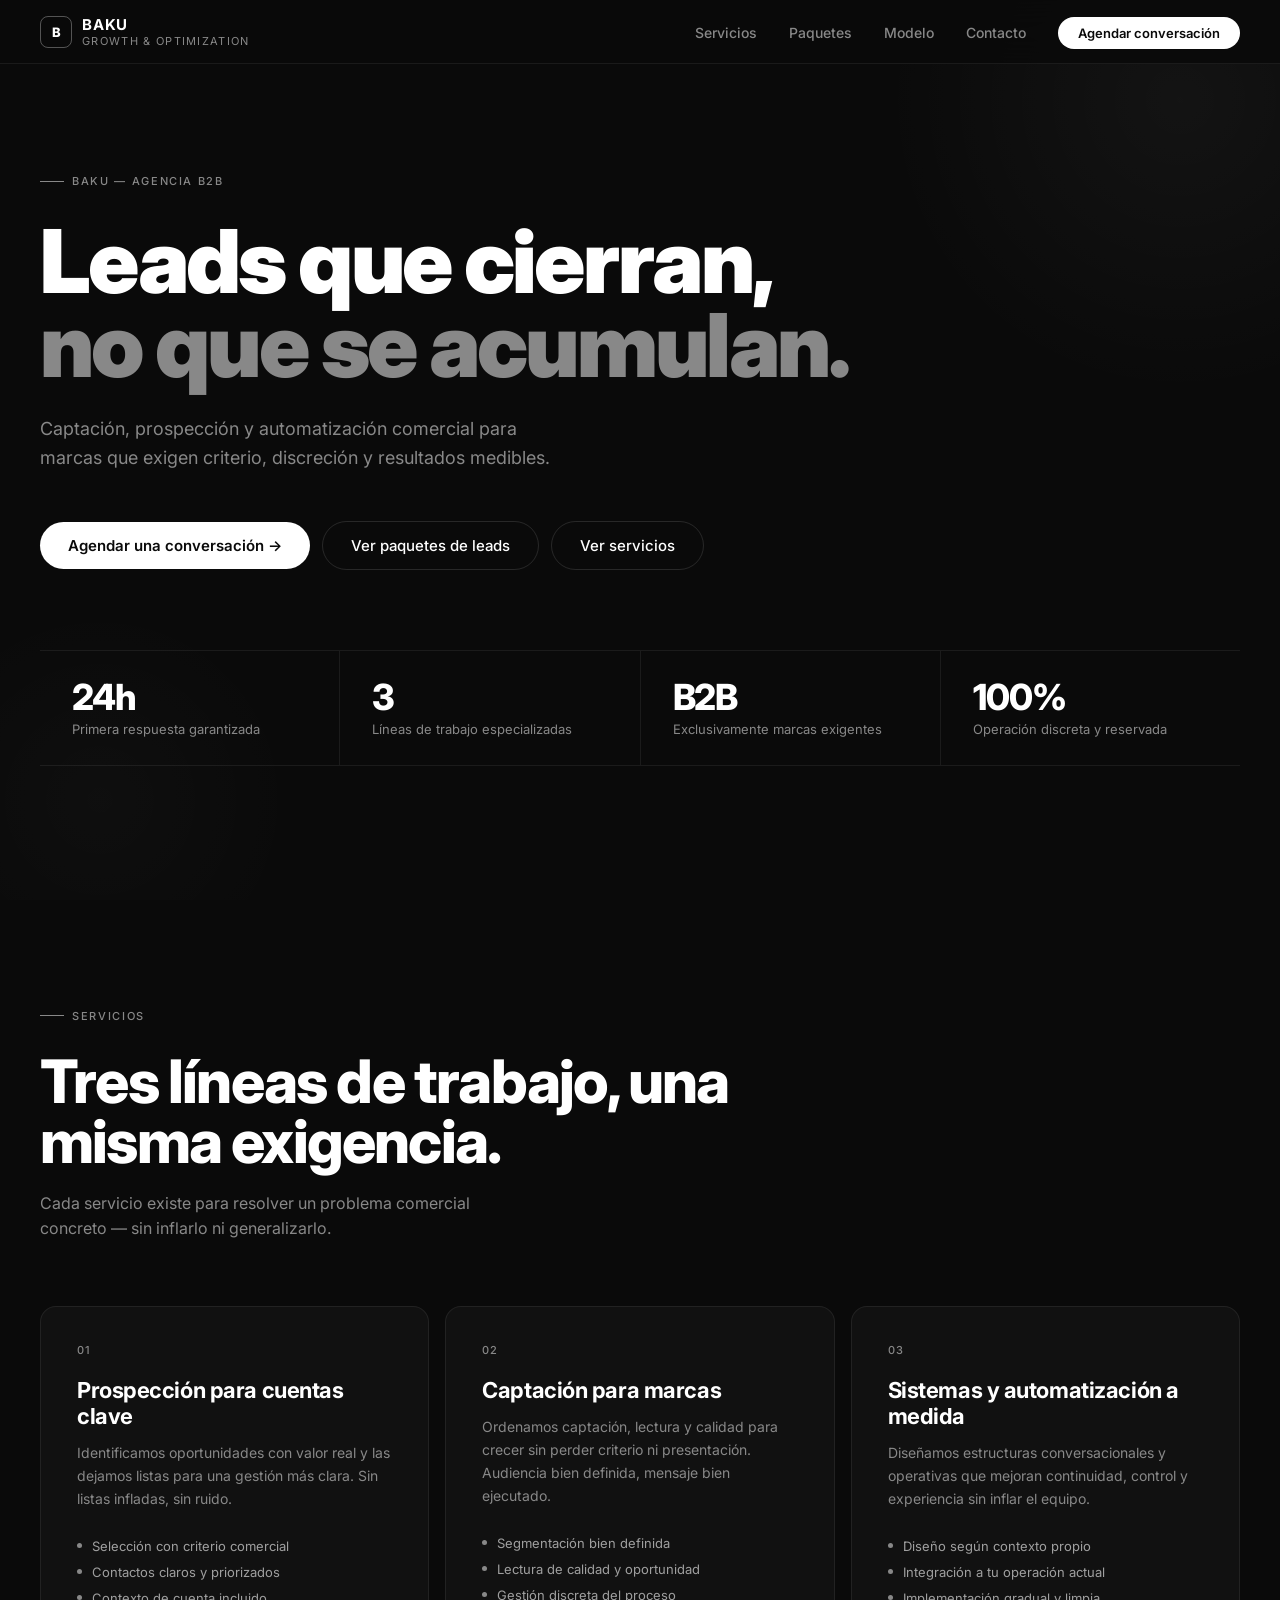
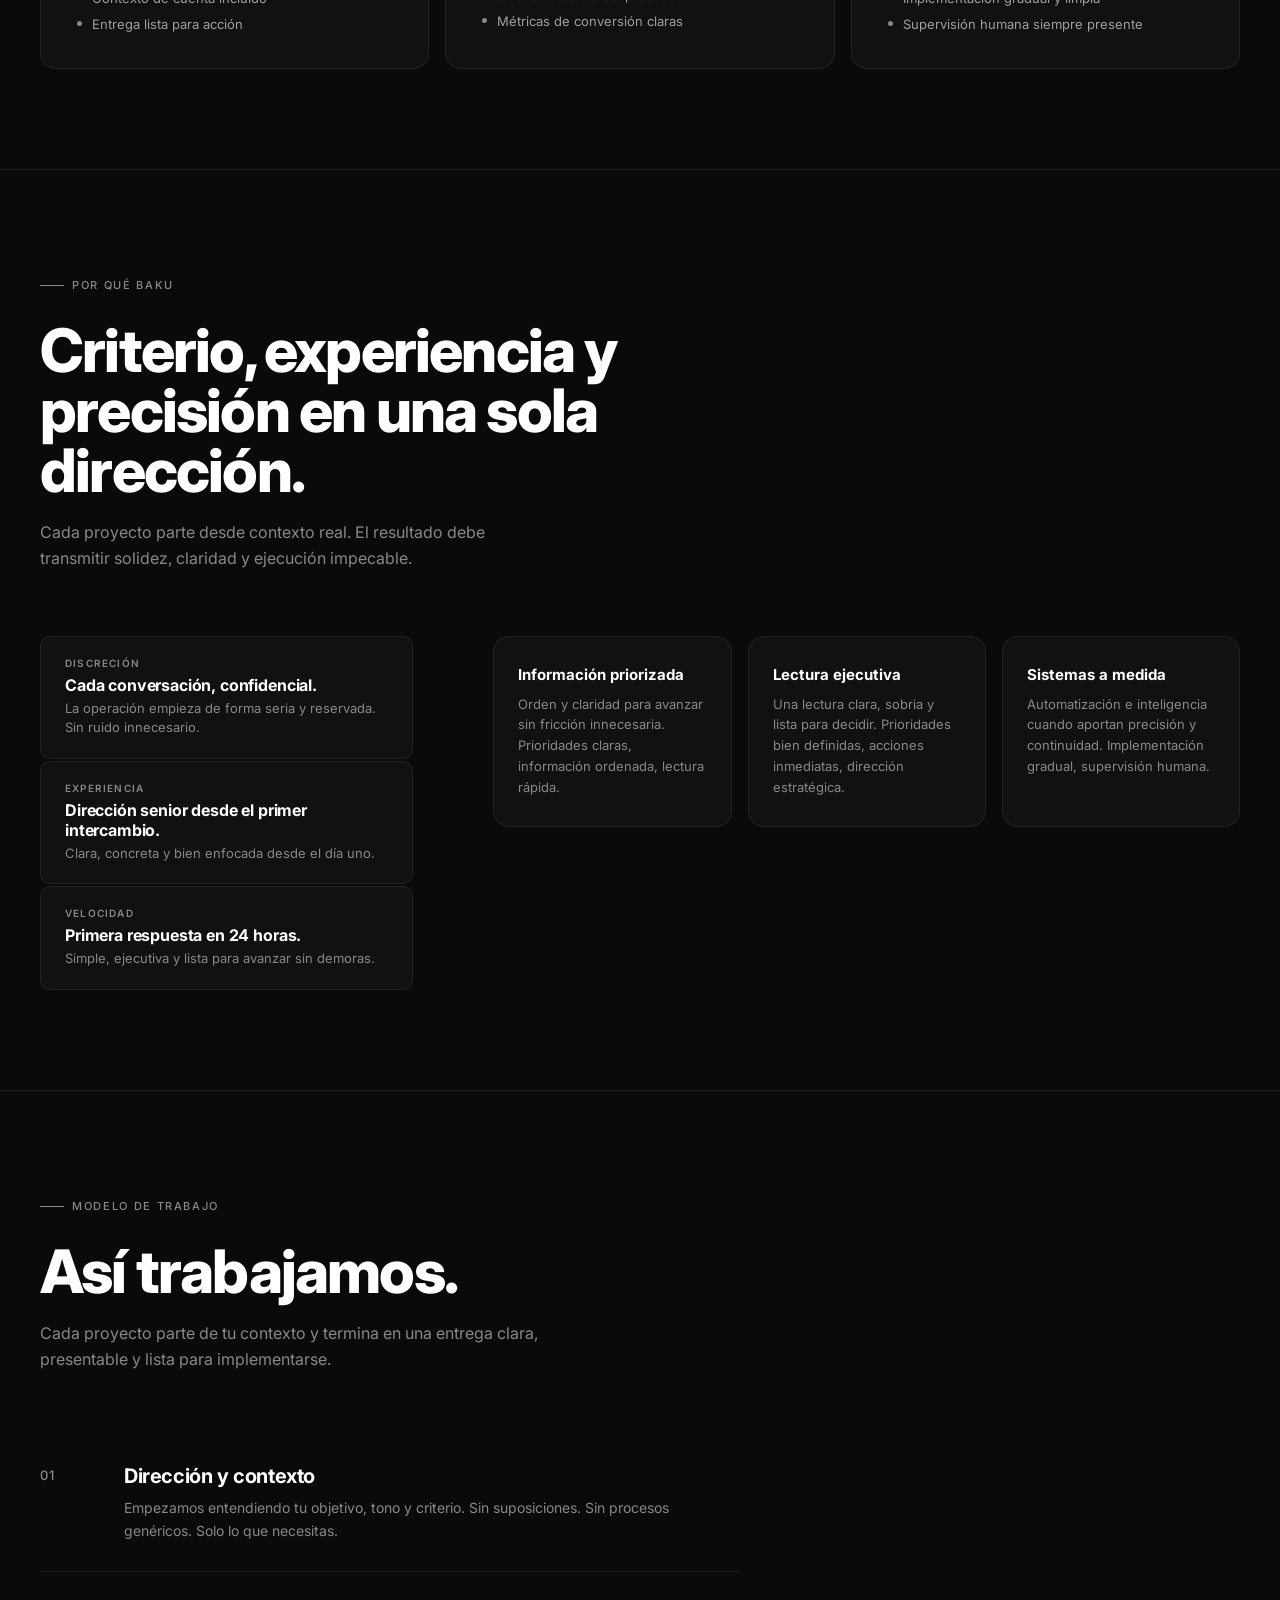
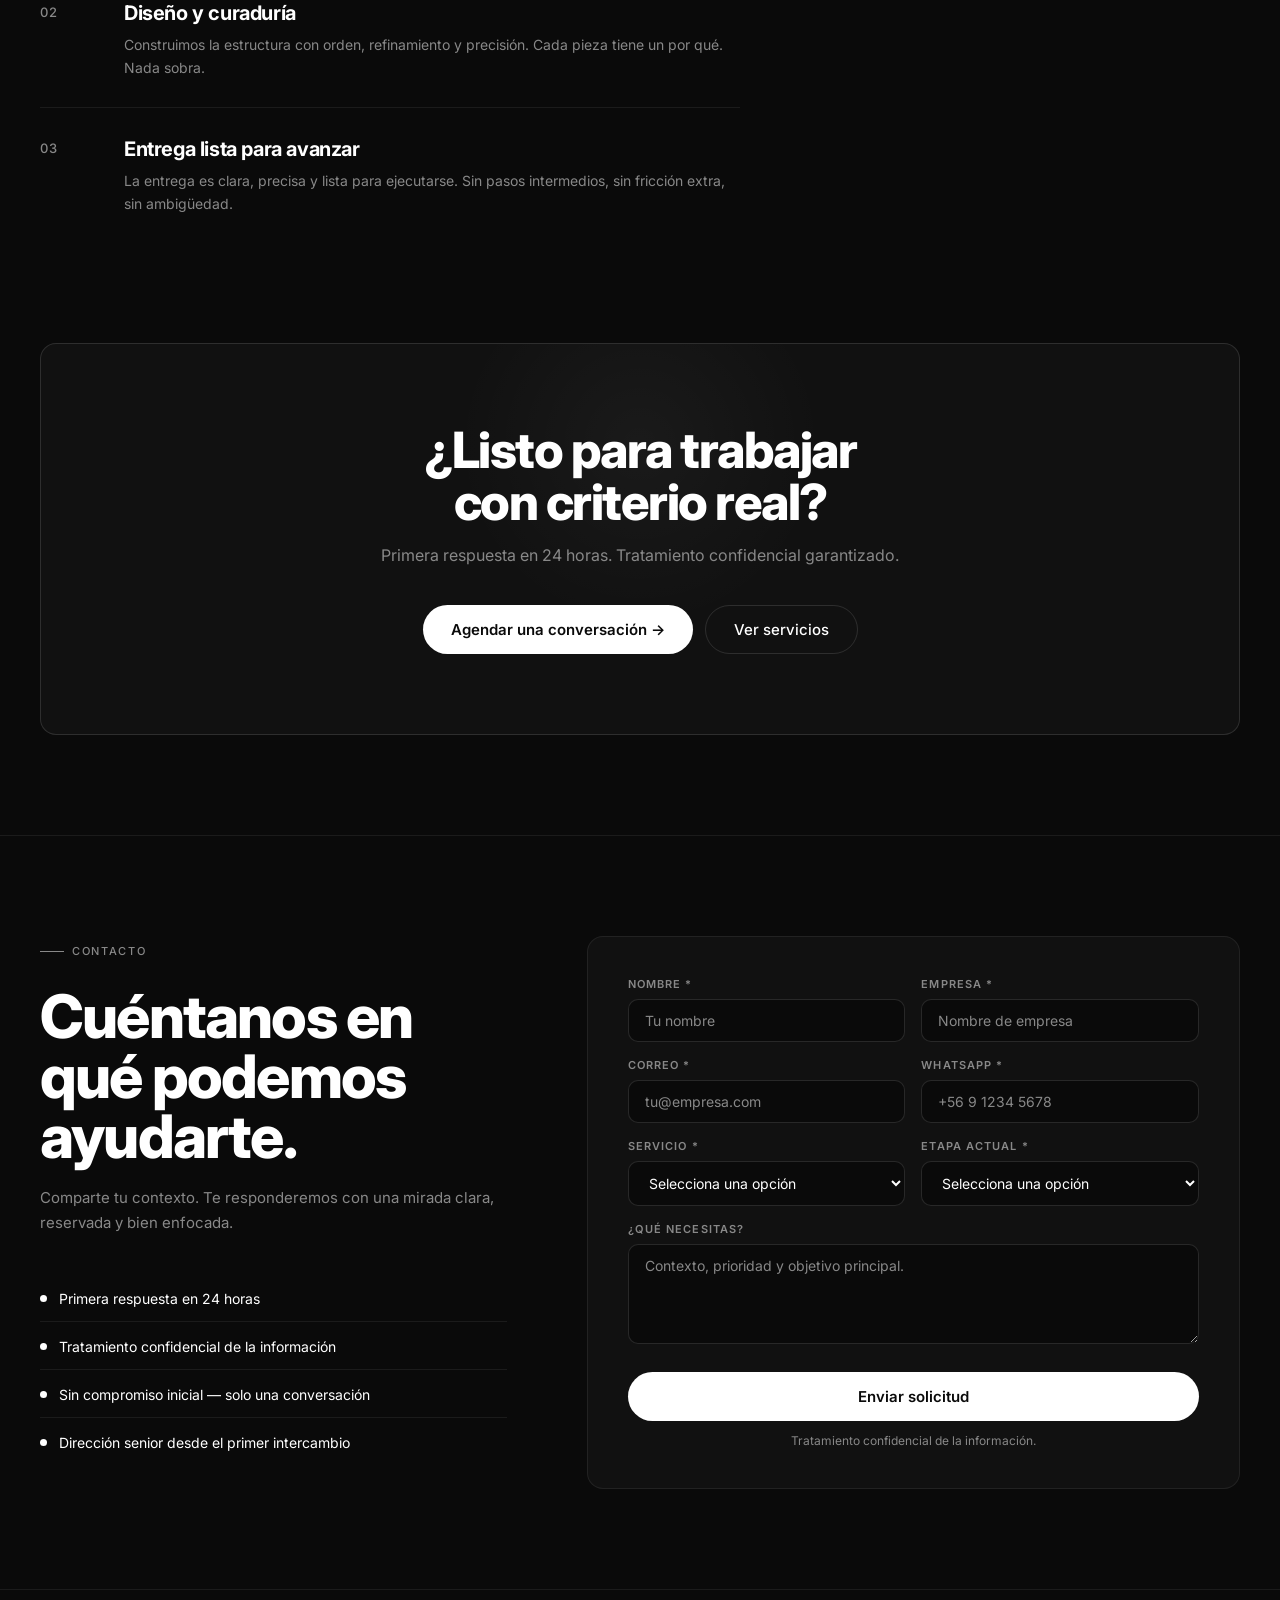
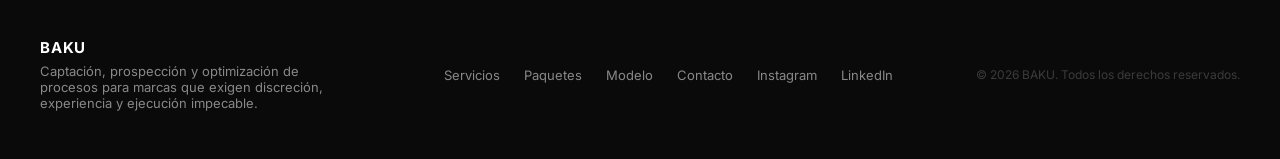
==== index.html @ 6ba4e3bf "Create index.html" ====
<!DOCTYPE html>
<html lang="es">
<head>
  <meta charset="UTF-8">
  <meta name="viewport" content="width=device-width, initial-scale=1.0">
  <meta name="robots" content="index, follow">
  <title>BAKU — Leads B2B que cierran, no que se acumulan</title>
  <meta name="description" content="Captación, prospección y automatización comercial para marcas que no improvisan. Prospectos reales, criterio real, resultados medibles.">

  <!-- Open Graph -->
  <meta property="og:title" content="BAKU — Leads B2B que cierran">
  <meta property="og:description" content="Captación, prospección y automatización comercial para marcas exigentes. Primera respuesta en 24h.">
  <meta property="og:type" content="website">
  <meta property="og:url" content="https://www.agenciabaku.com">
  <meta property="og:image" content="https://www.agenciabaku.com/assets/brand/baku-monogram-silver-clean.png">

  <!-- Twitter Card -->
  <meta name="twitter:card" content="summary_large_image">
  <meta name="twitter:title" content="BAKU — Leads B2B que cierran">
  <meta name="twitter:description" content="Captación, prospección y automatización comercial para marcas exigentes.">

  <!-- Canonical -->
  <link rel="canonical" href="https://www.agenciabaku.com">

  <!-- Fonts -->
  <link rel="preconnect" href="https://fonts.googleapis.com">
  <link rel="preconnect" href="https://fonts.gstatic.com" crossorigin>
  <link href="https://fonts.googleapis.com/css2?family=Inter:wght@300;400;500;600;700;800;900&display=swap" rel="stylesheet">

  <!-- Meta Pixel (activate with your PIXEL_ID) -->
  <!--
  <script>
    !function(f,b,e,v,n,t,s){...}(window,document,'script','https://connect.facebook.net/en_US/fbevents.js');
    fbq('init','PIXEL_ID');fbq('track','PageView');
  </script>
  -->

  <style>
    *, *::before, *::after { box-sizing: border-box; margin: 0; padding: 0; }

    :root {
      --black: #0a0a0a;
      --card: #111111;
      --card-hover: #161616;
      --border: rgba(255,255,255,0.07);
      --border-strong: rgba(255,255,255,0.12);
      --white: #ffffff;
      --off-white: #e8e8e8;
      --muted: #888888;
      --accent: #ffffff;
      --radius: 16px;
      --radius-sm: 10px;
    }

    html { scroll-behavior: smooth; }

    body {
      font-family: 'Inter', -apple-system, BlinkMacSystemFont, sans-serif;
      background: var(--black);
      color: var(--white);
      -webkit-font-smoothing: antialiased;
      overflow-x: hidden;
    }

    /* NAV */
    nav {
      position: fixed;
      top: 0; left: 0; right: 0;
      z-index: 100;
      padding: 0 40px;
      height: 64px;
      display: flex;
      align-items: center;
      justify-content: space-between;
      background: rgba(10,10,10,0.85);
      backdrop-filter: blur(20px);
      -webkit-backdrop-filter: blur(20px);
      border-bottom: 1px solid var(--border);
    }

    .nav-logo {
      display: flex;
      align-items: center;
      gap: 10px;
      text-decoration: none;
    }

    .nav-logo-mark {
      width: 32px; height: 32px;
      border: 1.5px solid rgba(255,255,255,0.3);
      border-radius: 8px;
      display: flex;
      align-items: center;
      justify-content: center;
      font-weight: 800;
      font-size: 13px;
      letter-spacing: -0.5px;
      color: var(--white);
    }

    .nav-brand {
      font-weight: 700;
      font-size: 15px;
      letter-spacing: 0.05em;
      color: var(--white);
    }

    .nav-tagline {
      font-size: 11px;
      color: var(--muted);
      letter-spacing: 0.12em;
      text-transform: uppercase;
      font-weight: 400;
    }

    .nav-links {
      display: flex;
      align-items: center;
      gap: 32px;
      list-style: none;
    }

    .nav-links a {
      color: var(--muted);
      text-decoration: none;
      font-size: 14px;
      font-weight: 500;
      transition: color 0.2s;
    }

    .nav-links a:hover { color: var(--white); }

    .nav-cta {
      background: var(--white);
      color: var(--black) !important;
      padding: 8px 20px;
      border-radius: 100px;
      font-size: 13px !important;
      font-weight: 600 !important;
      text-decoration: none;
      transition: opacity 0.2s !important;
    }

    .nav-cta:hover { opacity: 0.85; color: var(--black) !important; }

    /* HERO */
    .hero {
      min-height: 100vh;
      display: flex;
      flex-direction: column;
      justify-content: center;
      padding: 120px 40px 80px;
      position: relative;
      overflow: hidden;
    }

    .hero::before {
      content: '';
      position: absolute;
      top: -200px; right: -200px;
      width: 600px; height: 600px;
      background: radial-gradient(circle, rgba(255,255,255,0.04) 0%, transparent 70%);
      pointer-events: none;
    }

    .hero::after {
      content: '';
      position: absolute;
      bottom: -100px; left: -100px;
      width: 400px; height: 400px;
      background: radial-gradient(circle, rgba(255,255,255,0.02) 0%, transparent 70%);
      pointer-events: none;
    }

    .hero-label {
      display: inline-flex;
      align-items: center;
      gap: 8px;
      color: var(--muted);
      font-size: 11px;
      letter-spacing: 0.15em;
      text-transform: uppercase;
      font-weight: 500;
      margin-bottom: 32px;
    }

    .hero-label::before {
      content: '';
      width: 24px;
      height: 1px;
      background: var(--muted);
    }

    .hero-headline {
      font-size: clamp(42px, 7vw, 88px);
      font-weight: 900;
      line-height: 0.95;
      letter-spacing: -0.03em;
      max-width: 820px;
      margin-bottom: 28px;
    }

    .hero-headline em {
      font-style: normal;
      color: var(--muted);
    }

    .hero-sub {
      font-size: 18px;
      color: var(--muted);
      max-width: 520px;
      line-height: 1.6;
      margin-bottom: 48px;
      font-weight: 400;
    }

    .hero-actions {
      display: flex;
      gap: 12px;
      flex-wrap: wrap;
      align-items: center;
      margin-bottom: 80px;
    }

    .btn-primary {
      background: var(--white);
      color: var(--black);
      padding: 14px 28px;
      border-radius: 100px;
      font-size: 15px;
      font-weight: 600;
      text-decoration: none;
      transition: opacity 0.2s, transform 0.2s;
      display: inline-flex;
      align-items: center;
      gap: 8px;
    }

    .btn-primary:hover { opacity: 0.88; transform: translateY(-1px); }

    .btn-secondary {
      background: transparent;
      color: var(--white);
      padding: 14px 28px;
      border-radius: 100px;
      font-size: 15px;
      font-weight: 500;
      text-decoration: none;
      border: 1px solid var(--border-strong);
      transition: border-color 0.2s, transform 0.2s;
      display: inline-flex;
      align-items: center;
    }

    .btn-secondary:hover { border-color: rgba(255,255,255,0.3); transform: translateY(-1px); }

    /* STATS STRIP */
    .stats-strip {
      display: flex;
      gap: 0;
      border-top: 1px solid var(--border);
      border-bottom: 1px solid var(--border);
    }

    .stat-item {
      flex: 1;
      padding: 28px 32px;
      border-right: 1px solid var(--border);
    }

    .stat-item:last-child { border-right: none; }

    .stat-number {
      font-size: 36px;
      font-weight: 800;
      letter-spacing: -0.03em;
      line-height: 1;
      margin-bottom: 6px;
    }

    .stat-label {
      font-size: 13px;
      color: var(--muted);
      font-weight: 400;
    }

    /* SECTIONS */
    section {
      padding: 100px 40px;
    }

    .section-label {
      display: inline-flex;
      align-items: center;
      gap: 8px;
      color: var(--muted);
      font-size: 11px;
      letter-spacing: 0.15em;
      text-transform: uppercase;
      font-weight: 500;
      margin-bottom: 28px;
    }

    .section-label::before {
      content: '';
      width: 24px;
      height: 1px;
      background: var(--muted);
    }

    .section-headline {
      font-size: clamp(32px, 5vw, 60px);
      font-weight: 800;
      letter-spacing: -0.03em;
      line-height: 1.0;
      max-width: 700px;
      margin-bottom: 20px;
    }

    .section-sub {
      font-size: 16px;
      color: var(--muted);
      max-width: 500px;
      line-height: 1.6;
      margin-bottom: 64px;
    }

    /* SERVICES */
    .services-grid {
      display: grid;
      grid-template-columns: repeat(3, 1fr);
      gap: 16px;
    }

    .service-card {
      background: var(--card);
      border: 1px solid var(--border);
      border-radius: var(--radius);
      padding: 36px;
      transition: background 0.2s, border-color 0.2s;
      position: relative;
      overflow: hidden;
    }

    .service-card:hover {
      background: var(--card-hover);
      border-color: var(--border-strong);
    }

    .service-card-num {
      font-size: 11px;
      color: var(--muted);
      letter-spacing: 0.1em;
      font-weight: 500;
      margin-bottom: 20px;
    }

    .service-card-title {
      font-size: 22px;
      font-weight: 700;
      letter-spacing: -0.02em;
      margin-bottom: 12px;
    }

    .service-card-desc {
      font-size: 14px;
      color: var(--muted);
      line-height: 1.65;
      margin-bottom: 28px;
    }

    .service-card-list {
      list-style: none;
      display: flex;
      flex-direction: column;
      gap: 10px;
    }

    .service-card-list li {
      font-size: 13px;
      color: rgba(255,255,255,0.6);
      display: flex;
      align-items: flex-start;
      gap: 10px;
    }

    .service-card-list li::before {
      content: '';
      width: 5px;
      height: 5px;
      background: var(--muted);
      border-radius: 50%;
      flex-shrink: 0;
      margin-top: 5px;
    }

    /* PROOF */
    .proof-section {
      border-top: 1px solid var(--border);
    }

    .proof-grid {
      display: grid;
      grid-template-columns: 1fr 2fr;
      gap: 80px;
      align-items: start;
    }

    .proof-left {}

    .proof-pillars {
      display: flex;
      flex-direction: column;
      gap: 2px;
    }

    .pillar-card {
      background: var(--card);
      border: 1px solid var(--border);
      border-radius: var(--radius-sm);
      padding: 20px 24px;
      transition: background 0.2s;
    }

    .pillar-card:hover { background: var(--card-hover); }

    .pillar-label {
      font-size: 10px;
      text-transform: uppercase;
      letter-spacing: 0.12em;
      color: var(--muted);
      font-weight: 600;
      margin-bottom: 6px;
    }

    .pillar-title {
      font-size: 16px;
      font-weight: 700;
      letter-spacing: -0.01em;
      margin-bottom: 4px;
    }

    .pillar-desc {
      font-size: 13px;
      color: var(--muted);
      line-height: 1.5;
    }

    .proof-right {
      display: grid;
      grid-template-columns: repeat(3, 1fr);
      gap: 16px;
    }

    .proof-card {
      background: var(--card);
      border: 1px solid var(--border);
      border-radius: var(--radius);
      padding: 28px 24px;
    }

    .proof-card-title {
      font-size: 15px;
      font-weight: 700;
      margin-bottom: 10px;
    }

    .proof-card-desc {
      font-size: 13px;
      color: var(--muted);
      line-height: 1.6;
    }

    /* APPROACH */
    .approach-section { border-top: 1px solid var(--border); }

    .approach-steps {
      display: flex;
      flex-direction: column;
      gap: 1px;
      max-width: 700px;
    }

    .step-item {
      display: grid;
      grid-template-columns: 60px 1fr;
      gap: 24px;
      align-items: flex-start;
      padding: 28px 0;
      border-bottom: 1px solid var(--border);
    }

    .step-item:last-child { border-bottom: none; }

    .step-num {
      font-size: 13px;
      color: var(--muted);
      font-weight: 500;
      letter-spacing: 0.05em;
      padding-top: 3px;
    }

    .step-content {}

    .step-title {
      font-size: 20px;
      font-weight: 700;
      letter-spacing: -0.02em;
      margin-bottom: 8px;
    }

    .step-desc {
      font-size: 14px;
      color: var(--muted);
      line-height: 1.65;
    }

    /* CTA BANNER */
    .cta-banner {
      margin: 0 40px;
      border-radius: var(--radius);
      background: var(--card);
      border: 1px solid var(--border-strong);
      padding: 80px;
      text-align: center;
      position: relative;
      overflow: hidden;
    }

    .cta-banner::before {
      content: '';
      position: absolute;
      top: -100px; left: 50%;
      transform: translateX(-50%);
      width: 400px; height: 400px;
      background: radial-gradient(circle, rgba(255,255,255,0.04) 0%, transparent 65%);
      pointer-events: none;
    }

    .cta-banner-headline {
      font-size: clamp(28px, 4vw, 50px);
      font-weight: 800;
      letter-spacing: -0.03em;
      line-height: 1.05;
      margin-bottom: 16px;
      position: relative;
    }

    .cta-banner-sub {
      font-size: 16px;
      color: var(--muted);
      margin-bottom: 40px;
      position: relative;
    }

    .cta-banner-actions {
      display: flex;
      justify-content: center;
      gap: 12px;
      flex-wrap: wrap;
      position: relative;
    }

    /* CONTACT */
    .contact-section {
      border-top: 1px solid var(--border);
    }

    .contact-grid {
      display: grid;
      grid-template-columns: 1fr 1.4fr;
      gap: 80px;
      align-items: start;
    }

    .contact-left {}

    .contact-left p {
      font-size: 15px;
      color: var(--muted);
      line-height: 1.65;
      margin-bottom: 40px;
    }

    .contact-promises {
      display: flex;
      flex-direction: column;
      gap: 2px;
    }

    .promise-item {
      display: flex;
      align-items: center;
      gap: 12px;
      padding: 14px 0;
      border-bottom: 1px solid var(--border);
      font-size: 14px;
    }

    .promise-item:last-child { border-bottom: none; }

    .promise-dot {
      width: 7px; height: 7px;
      background: var(--white);
      border-radius: 50%;
      flex-shrink: 0;
    }

    .contact-form {
      background: var(--card);
      border: 1px solid var(--border);
      border-radius: var(--radius);
      padding: 40px;
    }

    .form-row {
      display: grid;
      grid-template-columns: 1fr 1fr;
      gap: 16px;
      margin-bottom: 16px;
    }

    .form-group {
      display: flex;
      flex-direction: column;
      gap: 8px;
    }

    .form-group.full { grid-column: 1 / -1; }

    .form-label {
      font-size: 11px;
      text-transform: uppercase;
      letter-spacing: 0.1em;
      color: var(--muted);
      font-weight: 600;
    }

    .form-input,
    .form-select,
    .form-textarea {
      background: var(--black);
      border: 1px solid var(--border-strong);
      border-radius: var(--radius-sm);
      padding: 12px 16px;
      color: var(--white);
      font-family: inherit;
      font-size: 14px;
      outline: none;
      transition: border-color 0.2s;
      width: 100%;
    }

    .form-input:focus,
    .form-select:focus,
    .form-textarea:focus {
      border-color: rgba(255,255,255,0.35);
    }

    .form-input::placeholder,
    .form-textarea::placeholder { color: var(--muted); }

    .form-select { cursor: pointer; }
    .form-select option { background: #1a1a1a; }

    .form-textarea { resize: vertical; min-height: 100px; }

    .form-submit {
      width: 100%;
      background: var(--white);
      color: var(--black);
      border: none;
      padding: 15px 24px;
      border-radius: 100px;
      font-size: 15px;
      font-weight: 600;
      cursor: pointer;
      margin-top: 8px;
      transition: opacity 0.2s;
      font-family: inherit;
    }

    .form-submit:hover { opacity: 0.88; }

    .form-note {
      font-size: 12px;
      color: var(--muted);
      text-align: center;
      margin-top: 12px;
    }

    /* FOOTER */
    footer {
      border-top: 1px solid var(--border);
      padding: 48px 40px;
      display: flex;
      justify-content: space-between;
      align-items: center;
      flex-wrap: wrap;
      gap: 24px;
    }

    .footer-left {
      display: flex;
      flex-direction: column;
      gap: 6px;
    }

    .footer-brand {
      font-size: 15px;
      font-weight: 700;
      letter-spacing: 0.05em;
    }

    .footer-desc {
      font-size: 13px;
      color: var(--muted);
      max-width: 320px;
    }

    .footer-links {
      display: flex;
      gap: 24px;
      list-style: none;
      flex-wrap: wrap;
    }

    .footer-links a {
      font-size: 13px;
      color: var(--muted);
      text-decoration: none;
      transition: color 0.2s;
    }

    .footer-links a:hover { color: var(--white); }

    .footer-copy {
      font-size: 12px;
      color: rgba(255,255,255,0.2);
    }

    /* MOBILE */
    @media (max-width: 900px) {
      nav { padding: 0 24px; }
      .nav-links { display: none; }
      .hero { padding: 100px 24px 60px; }
      .stats-strip { flex-wrap: wrap; }
      .stat-item { min-width: 50%; border-right: none; border-bottom: 1px solid var(--border); }
      section { padding: 72px 24px; }
      .services-grid { grid-template-columns: 1fr; }
      .proof-grid { grid-template-columns: 1fr; gap: 48px; }
      .proof-right { grid-template-columns: 1fr; }
      .contact-grid { grid-template-columns: 1fr; gap: 48px; }
      .form-row { grid-template-columns: 1fr; }
      .cta-banner { margin: 0 24px; padding: 48px 28px; }
      footer { padding: 40px 24px; flex-direction: column; align-items: flex-start; }
    }

    @media (max-width: 600px) {
      .hero-headline { font-size: 38px; }
      .hero-actions { flex-direction: column; align-items: flex-start; }
      .btn-primary, .btn-secondary { width: 100%; justify-content: center; }
      .cta-banner-actions { flex-direction: column; }
      .cta-banner-actions .btn-primary,
      .cta-banner-actions .btn-secondary { width: 100%; justify-content: center; }
    }
  </style>
</head>
<body>

<!-- NAV -->
<nav>
  <a href="/" class="nav-logo">
    <div class="nav-logo-mark">B</div>
    <div>
      <div class="nav-brand">BAKU</div>
      <div class="nav-tagline">Growth &amp; Optimization</div>
    </div>
  </a>
  <ul class="nav-links">
    <li><a href="#servicios">Servicios</a></li>
    <li><a href="/leads.html">Paquetes</a></li>
    <li><a href="#modelo">Modelo</a></li>
    <li><a href="#contacto">Contacto</a></li>
    <li><a href="#contacto" class="nav-cta">Agendar conversación</a></li>
  </ul>
</nav>

<!-- HERO -->
<section class="hero" id="inicio">
  <div class="hero-label">BAKU — Agencia B2B</div>
  <h1 class="hero-headline">Leads que cierran,<br><em>no que se acumulan.</em></h1>
  <p class="hero-sub">Captación, prospección y automatización comercial para marcas que exigen criterio, discreción y resultados medibles.</p>
  <div class="hero-actions">
    <a href="#contacto" class="btn-primary">Agendar una conversación →</a>
    <a href="/leads.html" class="btn-secondary">Ver paquetes de leads</a>
    <a href="#servicios" class="btn-secondary">Ver servicios</a>
  </div>

  <!-- Stats Strip inside hero -->
  <div class="stats-strip">
    <div class="stat-item">
      <div class="stat-number">24h</div>
      <div class="stat-label">Primera respuesta garantizada</div>
    </div>
    <div class="stat-item">
      <div class="stat-number">3</div>
      <div class="stat-label">Líneas de trabajo especializadas</div>
    </div>
    <div class="stat-item">
      <div class="stat-number">B2B</div>
      <div class="stat-label">Exclusivamente marcas exigentes</div>
    </div>
    <div class="stat-item">
      <div class="stat-number">100%</div>
      <div class="stat-label">Operación discreta y reservada</div>
    </div>
  </div>
</section>

<!-- SERVICIOS -->
<section id="servicios">
  <div class="section-label">Servicios</div>
  <h2 class="section-headline">Tres líneas de trabajo, una misma exigencia.</h2>
  <p class="section-sub">Cada servicio existe para resolver un problema comercial concreto — sin inflarlo ni generalizarlo.</p>

  <div class="services-grid">
    <div class="service-card">
      <div class="service-card-num">01</div>
      <h3 class="service-card-title">Prospección para cuentas clave</h3>
      <p class="service-card-desc">Identificamos oportunidades con valor real y las dejamos listas para una gestión más clara. Sin listas infladas, sin ruido.</p>
      <ul class="service-card-list">
        <li>Selección con criterio comercial</li>
        <li>Contactos claros y priorizados</li>
        <li>Contexto de cuenta incluido</li>
        <li>Entrega lista para acción</li>
      </ul>
    </div>

    <div class="service-card">
      <div class="service-card-num">02</div>
      <h3 class="service-card-title">Captación para marcas</h3>
      <p class="service-card-desc">Ordenamos captación, lectura y calidad para crecer sin perder criterio ni presentación. Audiencia bien definida, mensaje bien ejecutado.</p>
      <ul class="service-card-list">
        <li>Segmentación bien definida</li>
        <li>Lectura de calidad y oportunidad</li>
        <li>Gestión discreta del proceso</li>
        <li>Métricas de conversión claras</li>
      </ul>
    </div>

    <div class="service-card">
      <div class="service-card-num">03</div>
      <h3 class="service-card-title">Sistemas y automatización a medida</h3>
      <p class="service-card-desc">Diseñamos estructuras conversacionales y operativas que mejoran continuidad, control y experiencia sin inflar el equipo.</p>
      <ul class="service-card-list">
        <li>Diseño según contexto propio</li>
        <li>Integración a tu operación actual</li>
        <li>Implementación gradual y limpia</li>
        <li>Supervisión humana siempre presente</li>
      </ul>
    </div>
  </div>
</section>

<!-- POR QUÉ BAKU -->
<section class="proof-section" id="por-que">
  <div class="section-label">Por qué BAKU</div>
  <h2 class="section-headline">Criterio, experiencia y precisión en una sola dirección.</h2>
  <p class="section-sub">Cada proyecto parte desde contexto real. El resultado debe transmitir solidez, claridad y ejecución impecable.</p>

  <div class="proof-grid">
    <div class="proof-left">
      <div class="proof-pillars">
        <div class="pillar-card">
          <div class="pillar-label">Discreción</div>
          <div class="pillar-title">Cada conversación, confidencial.</div>
          <div class="pillar-desc">La operación empieza de forma seria y reservada. Sin ruido innecesario.</div>
        </div>
        <div class="pillar-card">
          <div class="pillar-label">Experiencia</div>
          <div class="pillar-title">Dirección senior desde el primer intercambio.</div>
          <div class="pillar-desc">Clara, concreta y bien enfocada desde el día uno.</div>
        </div>
        <div class="pillar-card">
          <div class="pillar-label">Velocidad</div>
          <div class="pillar-title">Primera respuesta en 24 horas.</div>
          <div class="pillar-desc">Simple, ejecutiva y lista para avanzar sin demoras.</div>
        </div>
      </div>
    </div>

    <div class="proof-right">
      <div class="proof-card">
        <div class="proof-card-title">Información priorizada</div>
        <div class="proof-card-desc">Orden y claridad para avanzar sin fricción innecesaria. Prioridades claras, información ordenada, lectura rápida.</div>
      </div>
      <div class="proof-card">
        <div class="proof-card-title">Lectura ejecutiva</div>
        <div class="proof-card-desc">Una lectura clara, sobria y lista para decidir. Prioridades bien definidas, acciones inmediatas, dirección estratégica.</div>
      </div>
      <div class="proof-card">
        <div class="proof-card-title">Sistemas a medida</div>
        <div class="proof-card-desc">Automatización e inteligencia cuando aportan precisión y continuidad. Implementación gradual, supervisión humana.</div>
      </div>
    </div>
  </div>
</section>

<!-- MODELO -->
<section class="approach-section" id="modelo">
  <div class="section-label">Modelo de trabajo</div>
  <h2 class="section-headline">Así trabajamos.</h2>
  <p class="section-sub">Cada proyecto parte de tu contexto y termina en una entrega clara, presentable y lista para implementarse.</p>

  <div class="approach-steps">
    <div class="step-item">
      <div class="step-num">01</div>
      <div class="step-content">
        <div class="step-title">Dirección y contexto</div>
        <div class="step-desc">Empezamos entendiendo tu objetivo, tono y criterio. Sin suposiciones. Sin procesos genéricos. Solo lo que necesitas.</div>
      </div>
    </div>
    <div class="step-item">
      <div class="step-num">02</div>
      <div class="step-content">
        <div class="step-title">Diseño y curaduría</div>
        <div class="step-desc">Construimos la estructura con orden, refinamiento y precisión. Cada pieza tiene un por qué. Nada sobra.</div>
      </div>
    </div>
    <div class="step-item">
      <div class="step-num">03</div>
      <div class="step-content">
        <div class="step-title">Entrega lista para avanzar</div>
        <div class="step-desc">La entrega es clara, precisa y lista para ejecutarse. Sin pasos intermedios, sin fricción extra, sin ambigüedad.</div>
      </div>
    </div>
  </div>
</section>

<!-- CTA BANNER -->
<div style="padding: 0 0 100px;">
  <div class="cta-banner">
    <h2 class="cta-banner-headline">¿Listo para trabajar<br>con criterio real?</h2>
    <p class="cta-banner-sub">Primera respuesta en 24 horas. Tratamiento confidencial garantizado.</p>
    <div class="cta-banner-actions">
      <a href="#contacto" class="btn-primary">Agendar una conversación →</a>
      <a href="#servicios" class="btn-secondary">Ver servicios</a>
    </div>
  </div>
</div>

<!-- CONTACTO -->
<section class="contact-section" id="contacto">
  <div class="contact-grid">
    <div class="contact-left">
      <div class="section-label">Contacto</div>
      <h2 class="section-headline">Cuéntanos en qué podemos ayudarte.</h2>
      <p>Comparte tu contexto. Te responderemos con una mirada clara, reservada y bien enfocada.</p>

      <div class="contact-promises">
        <div class="promise-item">
          <div class="promise-dot"></div>
          Primera respuesta en 24 horas
        </div>
        <div class="promise-item">
          <div class="promise-dot"></div>
          Tratamiento confidencial de la información
        </div>
        <div class="promise-item">
          <div class="promise-dot"></div>
          Sin compromiso inicial — solo una conversación
        </div>
        <div class="promise-item">
          <div class="promise-dot"></div>
          Dirección senior desde el primer intercambio
        </div>
      </div>
    </div>

    <div class="contact-form">
      <form id="lead-form" action="/api/lead" method="POST">
        <div class="form-row">
          <div class="form-group">
            <label class="form-label" for="nombre">Nombre *</label>
            <input class="form-input" type="text" id="nombre" name="nombre" placeholder="Tu nombre" required>
          </div>
          <div class="form-group">
            <label class="form-label" for="empresa">Empresa *</label>
            <input class="form-input" type="text" id="empresa" name="empresa" placeholder="Nombre de empresa" required>
          </div>
        </div>
        <div class="form-row">
          <div class="form-group">
            <label class="form-label" for="email">Correo *</label>
            <input class="form-input" type="email" id="email" name="email" placeholder="tu@empresa.com" required>
          </div>
          <div class="form-group">
            <label class="form-label" for="whatsapp">WhatsApp *</label>
            <input class="form-input" type="tel" id="whatsapp" name="whatsapp" placeholder="+56 9 1234 5678" required>
          </div>
        </div>
        <div class="form-row">
          <div class="form-group">
            <label class="form-label" for="servicio">Servicio *</label>
            <select class="form-select" id="servicio" name="servicio" required>
              <option value="" disabled selected>Selecciona una opción</option>
              <option value="prospeccion">Prospección para cuentas clave</option>
              <option value="captacion">Captación para marcas</option>
              <option value="sistemas">Sistemas y automatización</option>
              <option value="otro">Otro / No sé aún</option>
            </select>
          </div>
          <div class="form-group">
            <label class="form-label" for="etapa">Etapa actual *</label>
            <select class="form-select" id="etapa" name="etapa" required>
              <option value="" disabled selected>Selecciona una opción</option>
              <option value="explorando">Explorando opciones</option>
              <option value="listo">Listo para comenzar</option>
              <option value="urgente">Necesidad urgente</option>
              <option value="presupuesto">Evaluando presupuesto</option>
            </select>
          </div>
        </div>
        <div class="form-group full" style="margin-bottom:20px;">
          <label class="form-label" for="mensaje">¿Qué necesitas?</label>
          <textarea class="form-textarea" id="mensaje" name="mensaje" placeholder="Contexto, prioridad y objetivo principal."></textarea>
        </div>
        <button type="submit" class="form-submit">Enviar solicitud</button>
        <div class="form-note">Tratamiento confidencial de la información.</div>
      </form>
    </div>
  </div>
</section>

<!-- FOOTER -->
<footer>
  <div class="footer-left">
    <div class="footer-brand">BAKU</div>
    <div class="footer-desc">Captación, prospección y optimización de procesos para marcas que exigen discreción, experiencia y ejecución impecable.</div>
  </div>
  <ul class="footer-links">
    <li><a href="#servicios">Servicios</a></li>
    <li><a href="/leads.html">Paquetes</a></li>
    <li><a href="#modelo">Modelo</a></li>
    <li><a href="#contacto">Contacto</a></li>
    <li><a href="https://instagram.com" target="_blank" rel="noopener">Instagram</a></li>
    <li><a href="https://linkedin.com" target="_blank" rel="noopener">LinkedIn</a></li>
  </ul>
  <div class="footer-copy">© 2026 BAKU. Todos los derechos reservados.</div>
</footer>

<script>
  // Form submission handler
  const form = document.getElementById('lead-form');
  if (form) {
    form.addEventListener('submit', async (e) => {
      e.preventDefault();
      const btn = form.querySelector('.form-submit');
      btn.textContent = 'Enviando...';
      btn.disabled = true;

      try {
        const data = Object.fromEntries(new FormData(form));
        const res = await fetch('/api/lead', {
          method: 'POST',
          headers: { 'Content-Type': 'application/json' },
          body: JSON.stringify(data)
        });

        if (res.ok) {
          btn.textContent = '✓ Solicitud enviada';
          form.reset();
          setTimeout(() => {
            btn.textContent = 'Enviar solicitud';
            btn.disabled = false;
          }, 4000);
        } else {
          throw new Error();
        }
      } catch {
        btn.textContent = 'Error — intenta nuevamente';
        btn.disabled = false;
        setTimeout(() => { btn.textContent = 'Enviar solicitud'; }, 3000);
      }
    });
  }

  // Smooth active nav state
  const sections = document.querySelectorAll('section[id], .hero[id]');
  const navLinks = document.querySelectorAll('.nav-links a:not(.nav-cta)');

  const observer = new IntersectionObserver((entries) => {
    entries.forEach(entry => {
      if (entry.isIntersecting) {
        const id = entry.target.id;
        navLinks.forEach(link => {
          link.style.color = link.getAttribute('href') === `#${id}` ? '#ffffff' : '';
        });
      }
    });
  }, { threshold: 0.4 });

  sections.forEach(s => observer.observe(s));
</script>

</body>
</html>
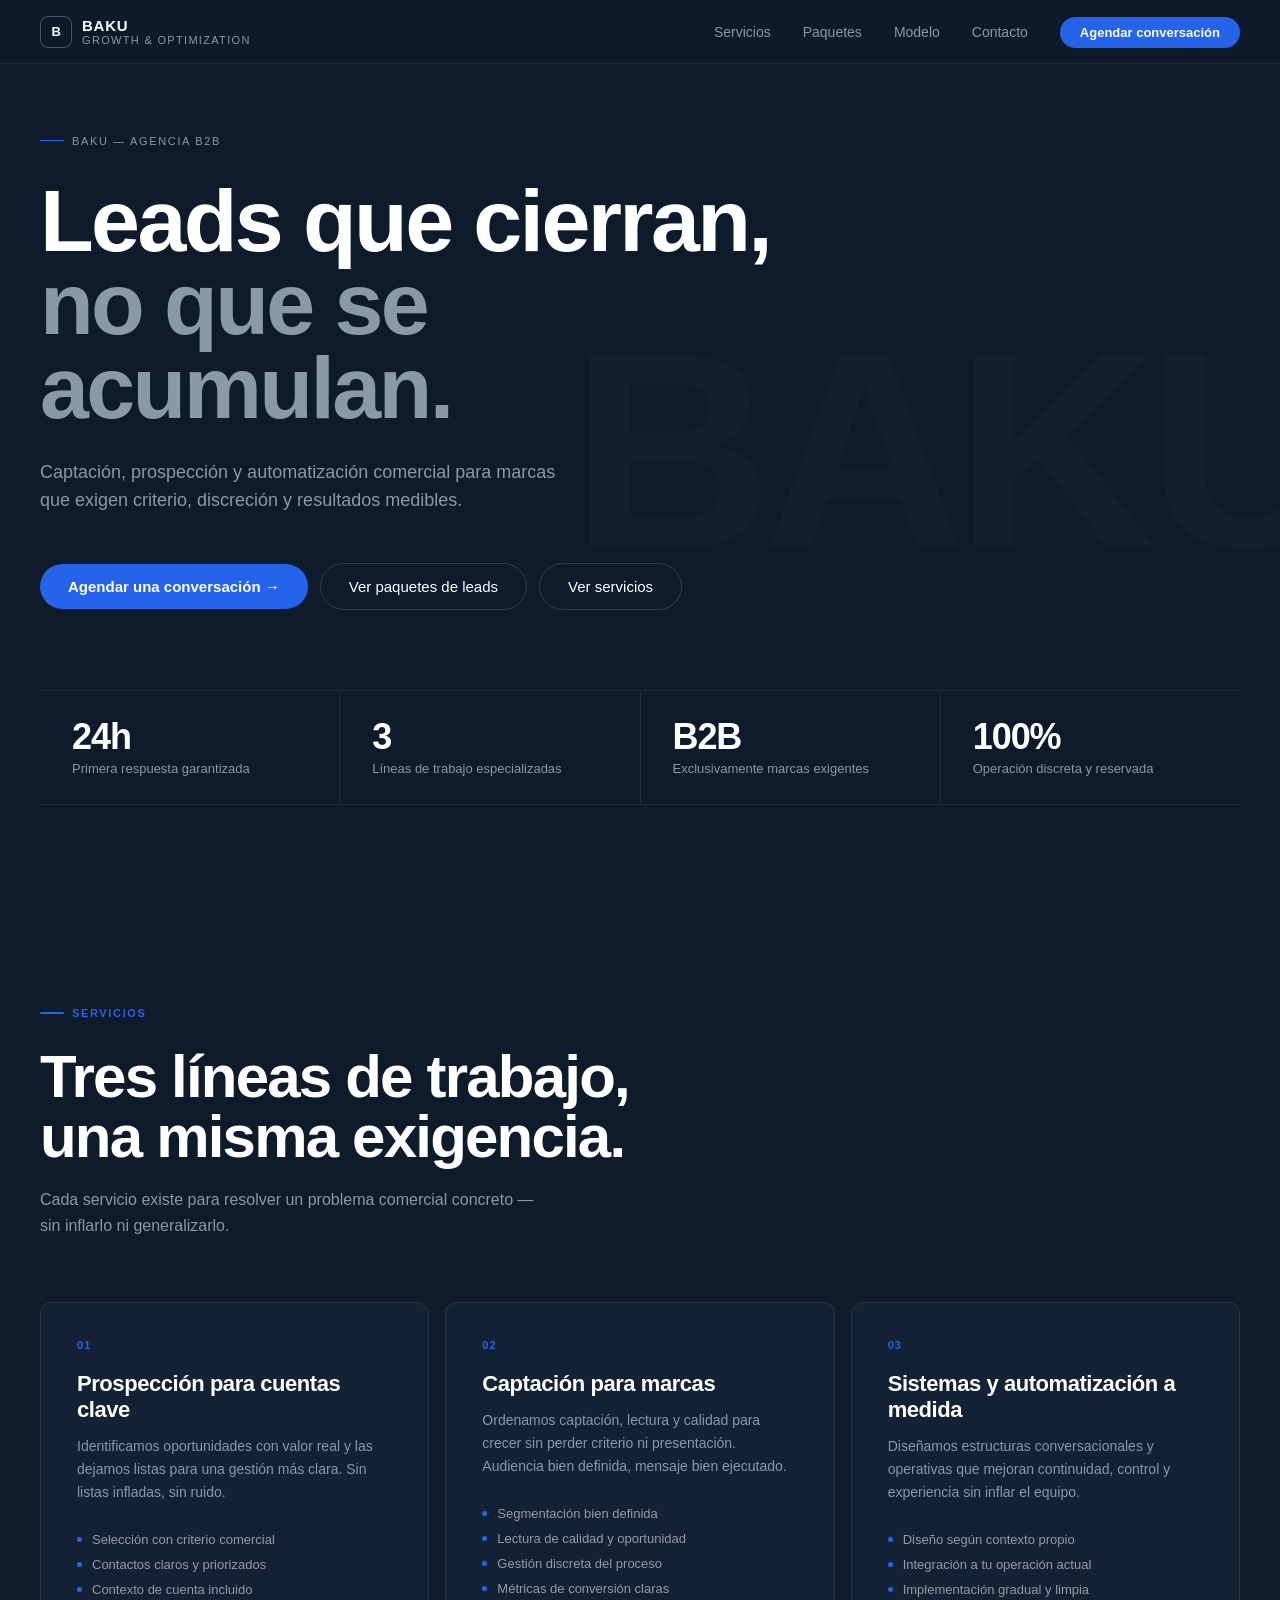
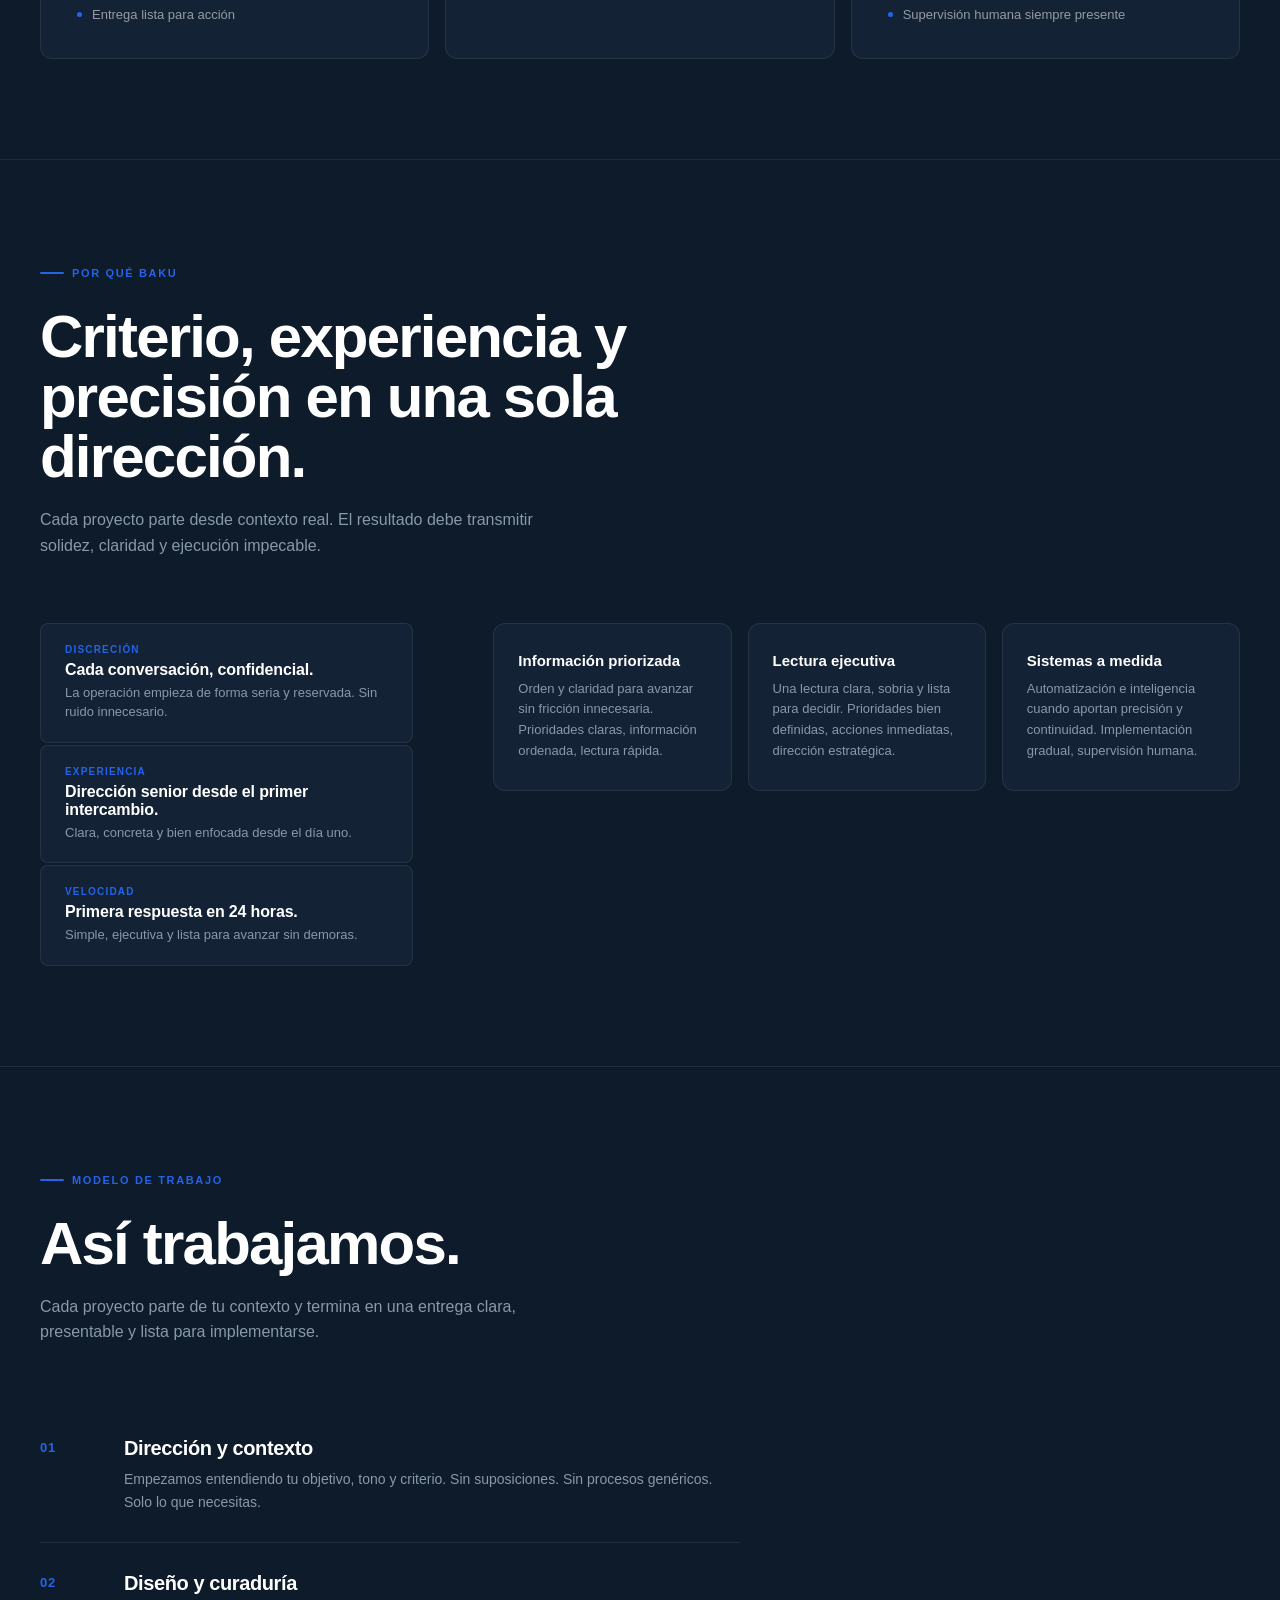
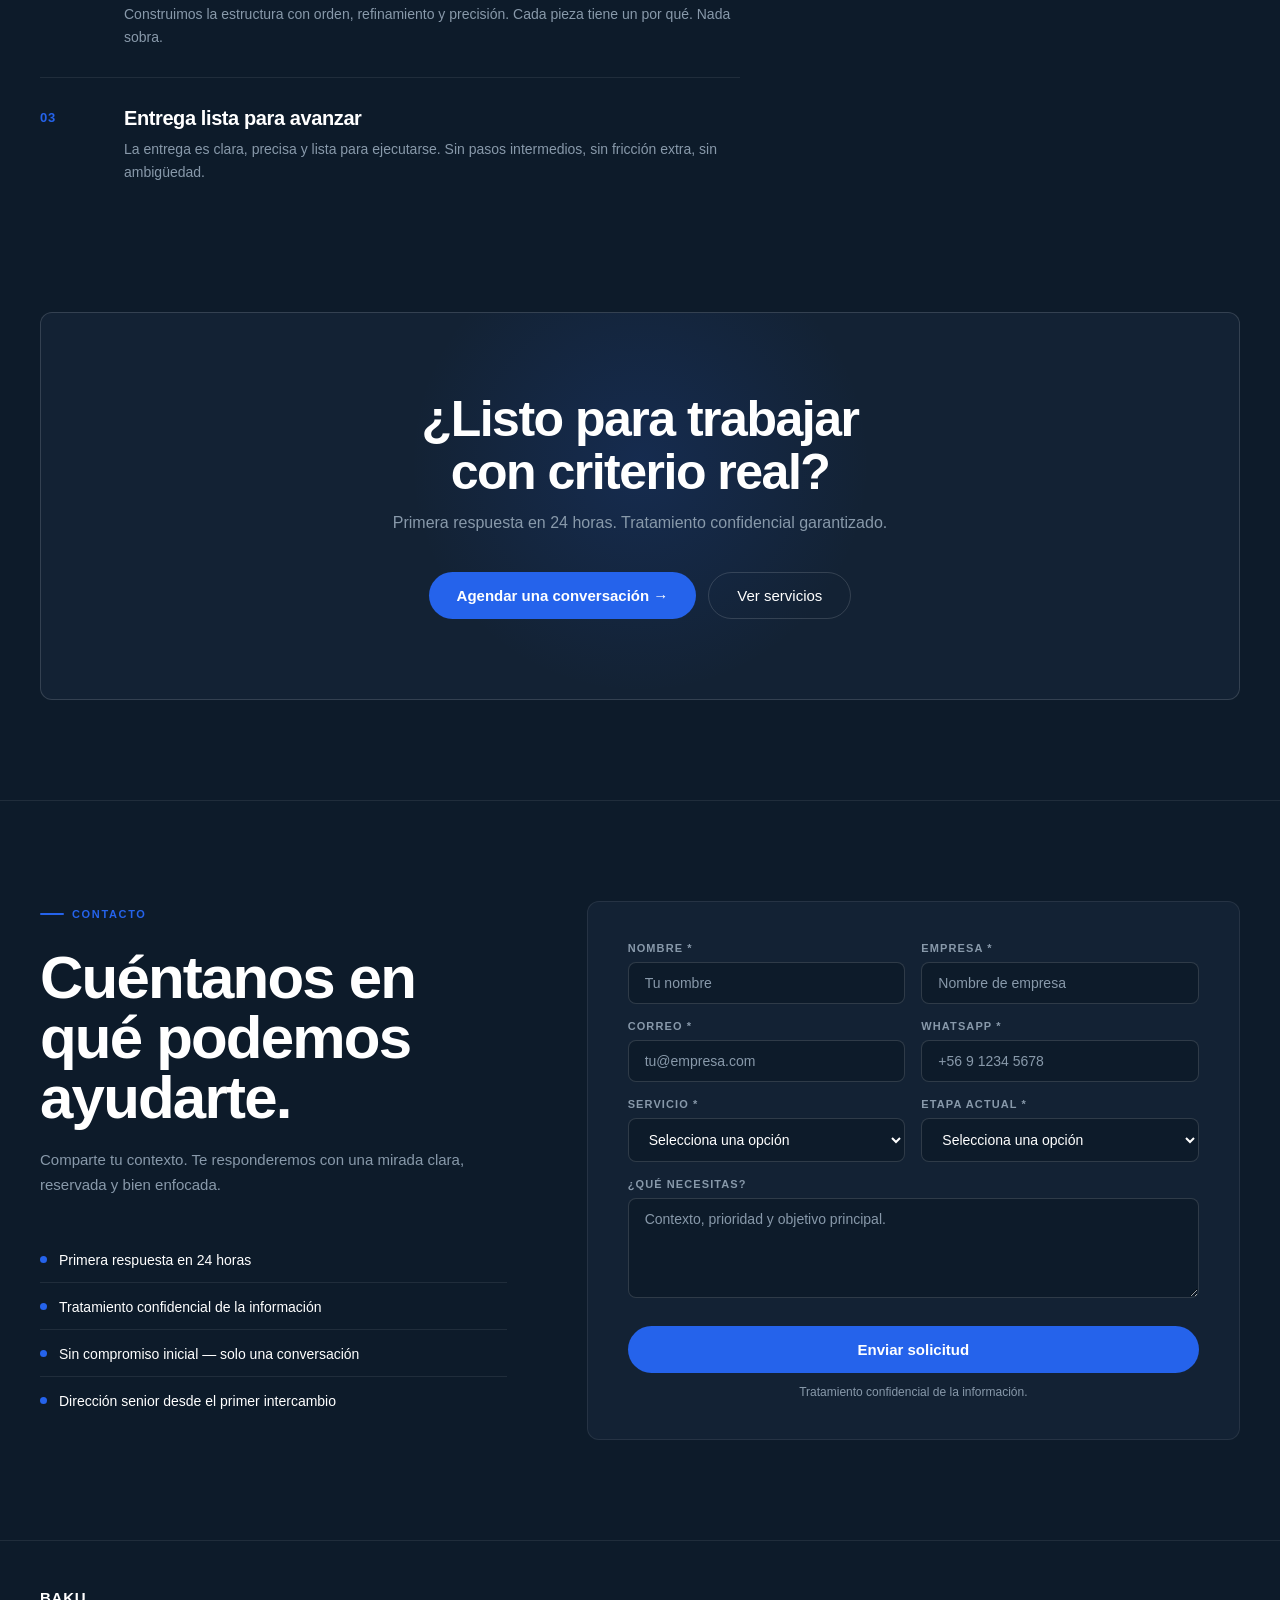
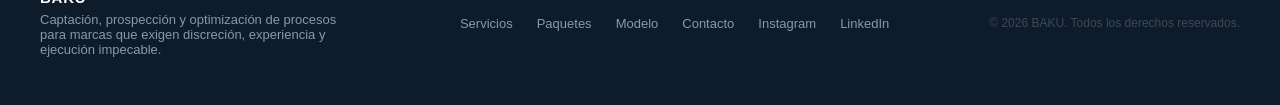
==== commit 80278e49: "Apply new brand guidelines: Switzer font, navy midnight, electric blue accents, rounded corners" ====
--- a/index.html
+++ b/index.html
@@ -1,3 +1,4 @@
+<!-- BAKU Landing Page -->
 <!DOCTYPE html>
 <html lang="es">
 <head>
@@ -22,41 +23,37 @@
   <!-- Canonical -->
   <link rel="canonical" href="https://www.agenciabaku.com">
 
-  <!-- Fonts -->
-  <link rel="preconnect" href="https://fonts.googleapis.com">
-  <link rel="preconnect" href="https://fonts.gstatic.com" crossorigin>
-  <link href="https://fonts.googleapis.com/css2?family=Inter:wght@300;400;500;600;700;800;900&display=swap" rel="stylesheet">
-
-  <!-- Meta Pixel (activate with your PIXEL_ID) -->
-  <!--
-  <script>
-    !function(f,b,e,v,n,t,s){...}(window,document,'script','https://connect.facebook.net/en_US/fbevents.js');
-    fbq('init','PIXEL_ID');fbq('track','PageView');
-  </script>
-  -->
+  <!-- Fonts: Switzer from Fontshare -->
+  <link rel="preconnect" href="https://api.fontshare.com">
+  <link href="https://api.fontshare.com/v2/css?f[]=switzer@300,400,500,600,700,800,900&display=swap" rel="stylesheet">
 
   <style>
     *, *::before, *::after { box-sizing: border-box; margin: 0; padding: 0; }
 
     :root {
-      --black: #0a0a0a;
-      --card: #111111;
-      --card-hover: #161616;
-      --border: rgba(255,255,255,0.07);
-      --border-strong: rgba(255,255,255,0.12);
+      --midnight: #0D1B2A;
+      --midnight-light: #132234;
+      --midnight-lighter: #1A2D40;
+      --border: rgba(255,255,255,0.08);
+      --border-strong: rgba(255,255,255,0.14);
       --white: #ffffff;
       --off-white: #e8e8e8;
-      --muted: #888888;
-      --accent: #ffffff;
-      --radius: 16px;
-      --radius-sm: 10px;
+      --muted: #8899AA;
+      --electric: #2563EB;
+      --electric-hover: #3B82F6;
+      --electric-glow: rgba(37,99,235,0.15);
+      --cream: #F5F0E8;
+      --cream-muted: rgba(245,240,232,0.12);
+      --radius: 12px;
+      --radius-sm: 8px;
+      --radius-pill: 100px;
     }
 
     html { scroll-behavior: smooth; }
 
     body {
-      font-family: 'Inter', -apple-system, BlinkMacSystemFont, sans-serif;
-      background: var(--black);
+      font-family: 'Switzer', -apple-system, BlinkMacSystemFont, sans-serif;
+      background: var(--midnight);
       color: var(--white);
       -webkit-font-smoothing: antialiased;
       overflow-x: hidden;
@@ -72,7 +69,7 @@
       display: flex;
       align-items: center;
       justify-content: space-between;
-      background: rgba(10,10,10,0.85);
+      background: rgba(13,27,42,0.88);
       backdrop-filter: blur(20px);
       -webkit-backdrop-filter: blur(20px);
       border-bottom: 1px solid var(--border);
@@ -87,8 +84,8 @@
 
     .nav-logo-mark {
       width: 32px; height: 32px;
-      border: 1.5px solid rgba(255,255,255,0.3);
-      border-radius: 8px;
+      border: 1.5px solid rgba(255,255,255,0.25);
+      border-radius: var(--radius-sm);
       display: flex;
       align-items: center;
       justify-content: center;
@@ -131,17 +128,17 @@
     .nav-links a:hover { color: var(--white); }
 
     .nav-cta {
-      background: var(--white);
-      color: var(--black) !important;
+      background: var(--electric) !important;
+      color: var(--white) !important;
       padding: 8px 20px;
-      border-radius: 100px;
+      border-radius: var(--radius-pill);
       font-size: 13px !important;
       font-weight: 600 !important;
       text-decoration: none;
-      transition: opacity 0.2s !important;
-    }
-
-    .nav-cta:hover { opacity: 0.85; color: var(--black) !important; }
+      transition: background 0.2s, transform 0.2s !important;
+    }
+
+    .nav-cta:hover { background: var(--electric-hover) !important; transform: translateY(-1px); }
 
     /* HERO */
     .hero {
@@ -155,20 +152,16 @@
     }
 
     .hero::before {
-      content: '';
+      content: 'BAKU';
       position: absolute;
-      top: -200px; right: -200px;
-      width: 600px; height: 600px;
-      background: radial-gradient(circle, rgba(255,255,255,0.04) 0%, transparent 70%);
-      pointer-events: none;
-    }
-
-    .hero::after {
-      content: '';
-      position: absolute;
-      bottom: -100px; left: -100px;
-      width: 400px; height: 400px;
-      background: radial-gradient(circle, rgba(255,255,255,0.02) 0%, transparent 70%);
+      top: 50%; right: -60px;
+      transform: translateY(-50%);
+      font-size: 280px;
+      font-weight: 900;
+      color: var(--white);
+      opacity: 0.02;
+      letter-spacing: -10px;
+      line-height: 1;
       pointer-events: none;
     }
 
@@ -188,7 +181,7 @@
       content: '';
       width: 24px;
       height: 1px;
-      background: var(--muted);
+      background: var(--electric);
     }
 
     .hero-headline {
@@ -223,26 +216,26 @@
     }
 
     .btn-primary {
-      background: var(--white);
-      color: var(--black);
+      background: var(--electric);
+      color: var(--white);
       padding: 14px 28px;
-      border-radius: 100px;
+      border-radius: var(--radius-pill);
       font-size: 15px;
       font-weight: 600;
       text-decoration: none;
-      transition: opacity 0.2s, transform 0.2s;
+      transition: background 0.2s, transform 0.2s;
       display: inline-flex;
       align-items: center;
       gap: 8px;
     }
 
-    .btn-primary:hover { opacity: 0.88; transform: translateY(-1px); }
+    .btn-primary:hover { background: var(--electric-hover); transform: translateY(-1px); }
 
     .btn-secondary {
       background: transparent;
       color: var(--white);
       padding: 14px 28px;
-      border-radius: 100px;
+      border-radius: var(--radius-pill);
       font-size: 15px;
       font-weight: 500;
       text-decoration: none;
@@ -276,6 +269,7 @@
       letter-spacing: -0.03em;
       line-height: 1;
       margin-bottom: 6px;
+      color: var(--white);
     }
 
     .stat-label {
@@ -293,19 +287,20 @@
       display: inline-flex;
       align-items: center;
       gap: 8px;
-      color: var(--muted);
+      color: var(--electric);
       font-size: 11px;
       letter-spacing: 0.15em;
       text-transform: uppercase;
-      font-weight: 500;
+      font-weight: 600;
       margin-bottom: 28px;
     }
 
     .section-label::before {
       content: '';
       width: 24px;
-      height: 1px;
-      background: var(--muted);
+      height: 2px;
+      background: var(--electric);
+      border-radius: 1px;
     }
 
     .section-headline {
@@ -333,7 +328,7 @@
     }
 
     .service-card {
-      background: var(--card);
+      background: var(--midnight-light);
       border: 1px solid var(--border);
       border-radius: var(--radius);
       padding: 36px;
@@ -343,15 +338,15 @@
     }
 
     .service-card:hover {
-      background: var(--card-hover);
+      background: var(--midnight-lighter);
       border-color: var(--border-strong);
     }
 
     .service-card-num {
       font-size: 11px;
-      color: var(--muted);
+      color: var(--electric);
       letter-spacing: 0.1em;
-      font-weight: 500;
+      font-weight: 600;
       margin-bottom: 20px;
     }
 
@@ -378,7 +373,7 @@
 
     .service-card-list li {
       font-size: 13px;
-      color: rgba(255,255,255,0.6);
+      color: rgba(255,255,255,0.55);
       display: flex;
       align-items: flex-start;
       gap: 10px;
@@ -388,7 +383,7 @@
       content: '';
       width: 5px;
       height: 5px;
-      background: var(--muted);
+      background: var(--electric);
       border-radius: 50%;
       flex-shrink: 0;
       margin-top: 5px;
@@ -406,8 +401,6 @@
       align-items: start;
     }
 
-    .proof-left {}
-
     .proof-pillars {
       display: flex;
       flex-direction: column;
@@ -415,20 +408,20 @@
     }
 
     .pillar-card {
-      background: var(--card);
+      background: var(--midnight-light);
       border: 1px solid var(--border);
       border-radius: var(--radius-sm);
       padding: 20px 24px;
       transition: background 0.2s;
     }
 
-    .pillar-card:hover { background: var(--card-hover); }
+    .pillar-card:hover { background: var(--midnight-lighter); }
 
     .pillar-label {
       font-size: 10px;
       text-transform: uppercase;
       letter-spacing: 0.12em;
-      color: var(--muted);
+      color: var(--electric);
       font-weight: 600;
       margin-bottom: 6px;
     }
@@ -453,7 +446,7 @@
     }
 
     .proof-card {
-      background: var(--card);
+      background: var(--midnight-light);
       border: 1px solid var(--border);
       border-radius: var(--radius);
       padding: 28px 24px;
@@ -494,13 +487,11 @@
 
     .step-num {
       font-size: 13px;
-      color: var(--muted);
-      font-weight: 500;
+      color: var(--electric);
+      font-weight: 600;
       letter-spacing: 0.05em;
       padding-top: 3px;
     }
-
-    .step-content {}
 
     .step-title {
       font-size: 20px;
@@ -519,7 +510,7 @@
     .cta-banner {
       margin: 0 40px;
       border-radius: var(--radius);
-      background: var(--card);
+      background: var(--midnight-light);
       border: 1px solid var(--border-strong);
       padding: 80px;
       text-align: center;
@@ -532,8 +523,8 @@
       position: absolute;
       top: -100px; left: 50%;
       transform: translateX(-50%);
-      width: 400px; height: 400px;
-      background: radial-gradient(circle, rgba(255,255,255,0.04) 0%, transparent 65%);
+      width: 500px; height: 500px;
+      background: radial-gradient(circle, var(--electric-glow) 0%, transparent 65%);
       pointer-events: none;
     }
 
@@ -573,8 +564,6 @@
       align-items: start;
     }
 
-    .contact-left {}
-
     .contact-left p {
       font-size: 15px;
       color: var(--muted);
@@ -601,13 +590,13 @@
 
     .promise-dot {
       width: 7px; height: 7px;
-      background: var(--white);
+      background: var(--electric);
       border-radius: 50%;
       flex-shrink: 0;
     }
 
     .contact-form {
-      background: var(--card);
+      background: var(--midnight-light);
       border: 1px solid var(--border);
       border-radius: var(--radius);
       padding: 40px;
@@ -639,7 +628,7 @@
     .form-input,
     .form-select,
     .form-textarea {
-      background: var(--black);
+      background: var(--midnight);
       border: 1px solid var(--border-strong);
       border-radius: var(--radius-sm);
       padding: 12px 16px;
@@ -654,39 +643,49 @@
     .form-input:focus,
     .form-select:focus,
     .form-textarea:focus {
-      border-color: rgba(255,255,255,0.35);
+      border-color: var(--electric);
+      box-shadow: 0 0 0 3px var(--electric-glow);
     }
 
     .form-input::placeholder,
     .form-textarea::placeholder { color: var(--muted); }
 
     .form-select { cursor: pointer; }
-    .form-select option { background: #1a1a1a; }
+    .form-select option { background: var(--midnight-light); }
 
     .form-textarea { resize: vertical; min-height: 100px; }
 
     .form-submit {
       width: 100%;
-      background: var(--white);
-      color: var(--black);
+      background: var(--electric);
+      color: var(--white);
       border: none;
       padding: 15px 24px;
-      border-radius: 100px;
+      border-radius: var(--radius-pill);
       font-size: 15px;
       font-weight: 600;
       cursor: pointer;
       margin-top: 8px;
-      transition: opacity 0.2s;
+      transition: background 0.2s;
       font-family: inherit;
     }
 
-    .form-submit:hover { opacity: 0.88; }
+    .form-submit:hover { background: var(--electric-hover); }
 
     .form-note {
       font-size: 12px;
       color: var(--muted);
       text-align: center;
       margin-top: 12px;
+    }
+
+    /* CREAM DETAIL: elegant divider */
+    .cream-divider {
+      width: 48px;
+      height: 2px;
+      background: var(--cream);
+      border-radius: 1px;
+      opacity: 0.5;
     }
 
     /* FOOTER */
@@ -732,7 +731,7 @@
       transition: color 0.2s;
     }
 
-    .footer-links a:hover { color: var(--white); }
+    .footer-links a:hover { color: var(--electric); }
 
     .footer-copy {
       font-size: 12px;
@@ -797,7 +796,6 @@
     <a href="#servicios" class="btn-secondary">Ver servicios</a>
   </div>
 
-  <!-- Stats Strip inside hero -->
   <div class="stats-strip">
     <div class="stat-item">
       <div class="stat-number">24h</div>
@@ -1051,7 +1049,6 @@
 </footer>
 
 <script>
-  // Form submission handler
   const form = document.getElementById('lead-form');
   if (form) {
     form.addEventListener('submit', async (e) => {
@@ -1086,7 +1083,6 @@
     });
   }
 
-  // Smooth active nav state
   const sections = document.querySelectorAll('section[id], .hero[id]');
   const navLinks = document.querySelectorAll('.nav-links a:not(.nav-cta)');
 
@@ -1106,4 +1102,3 @@
 
 </body>
 </html>
-
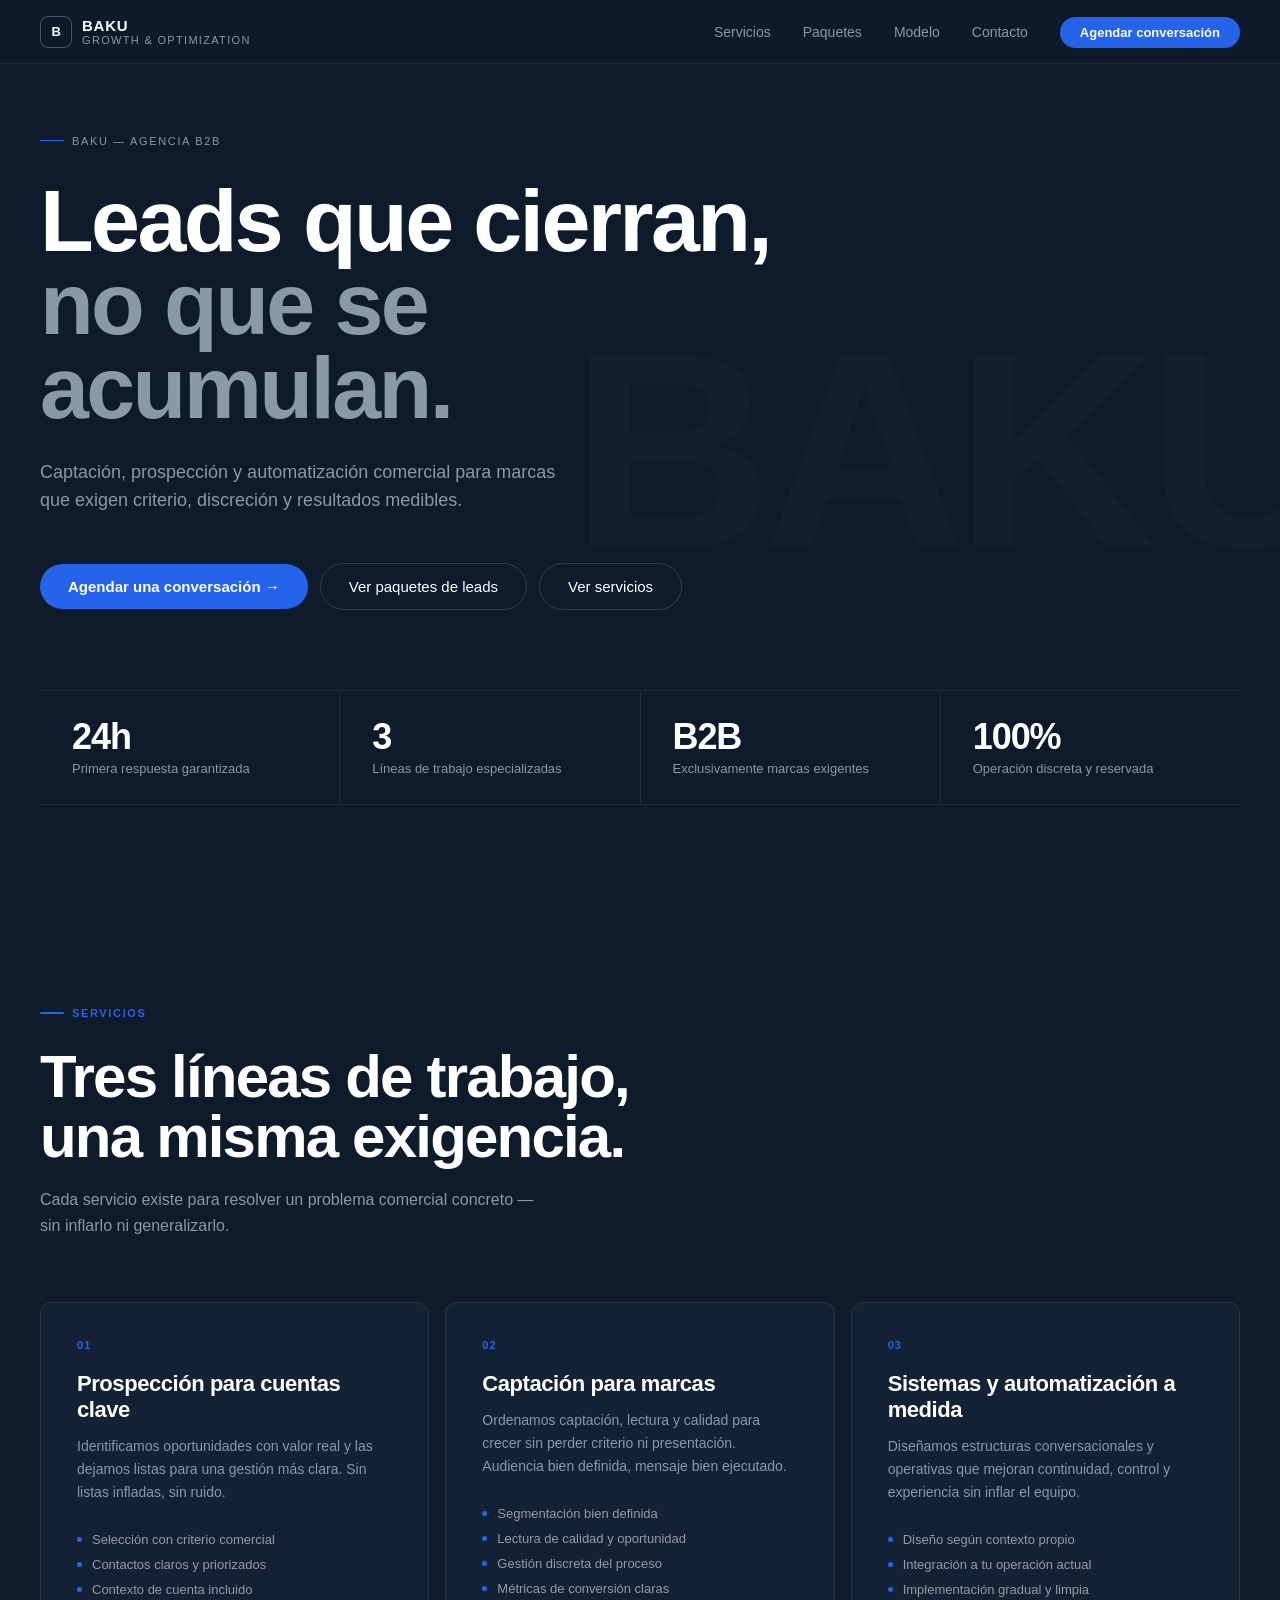
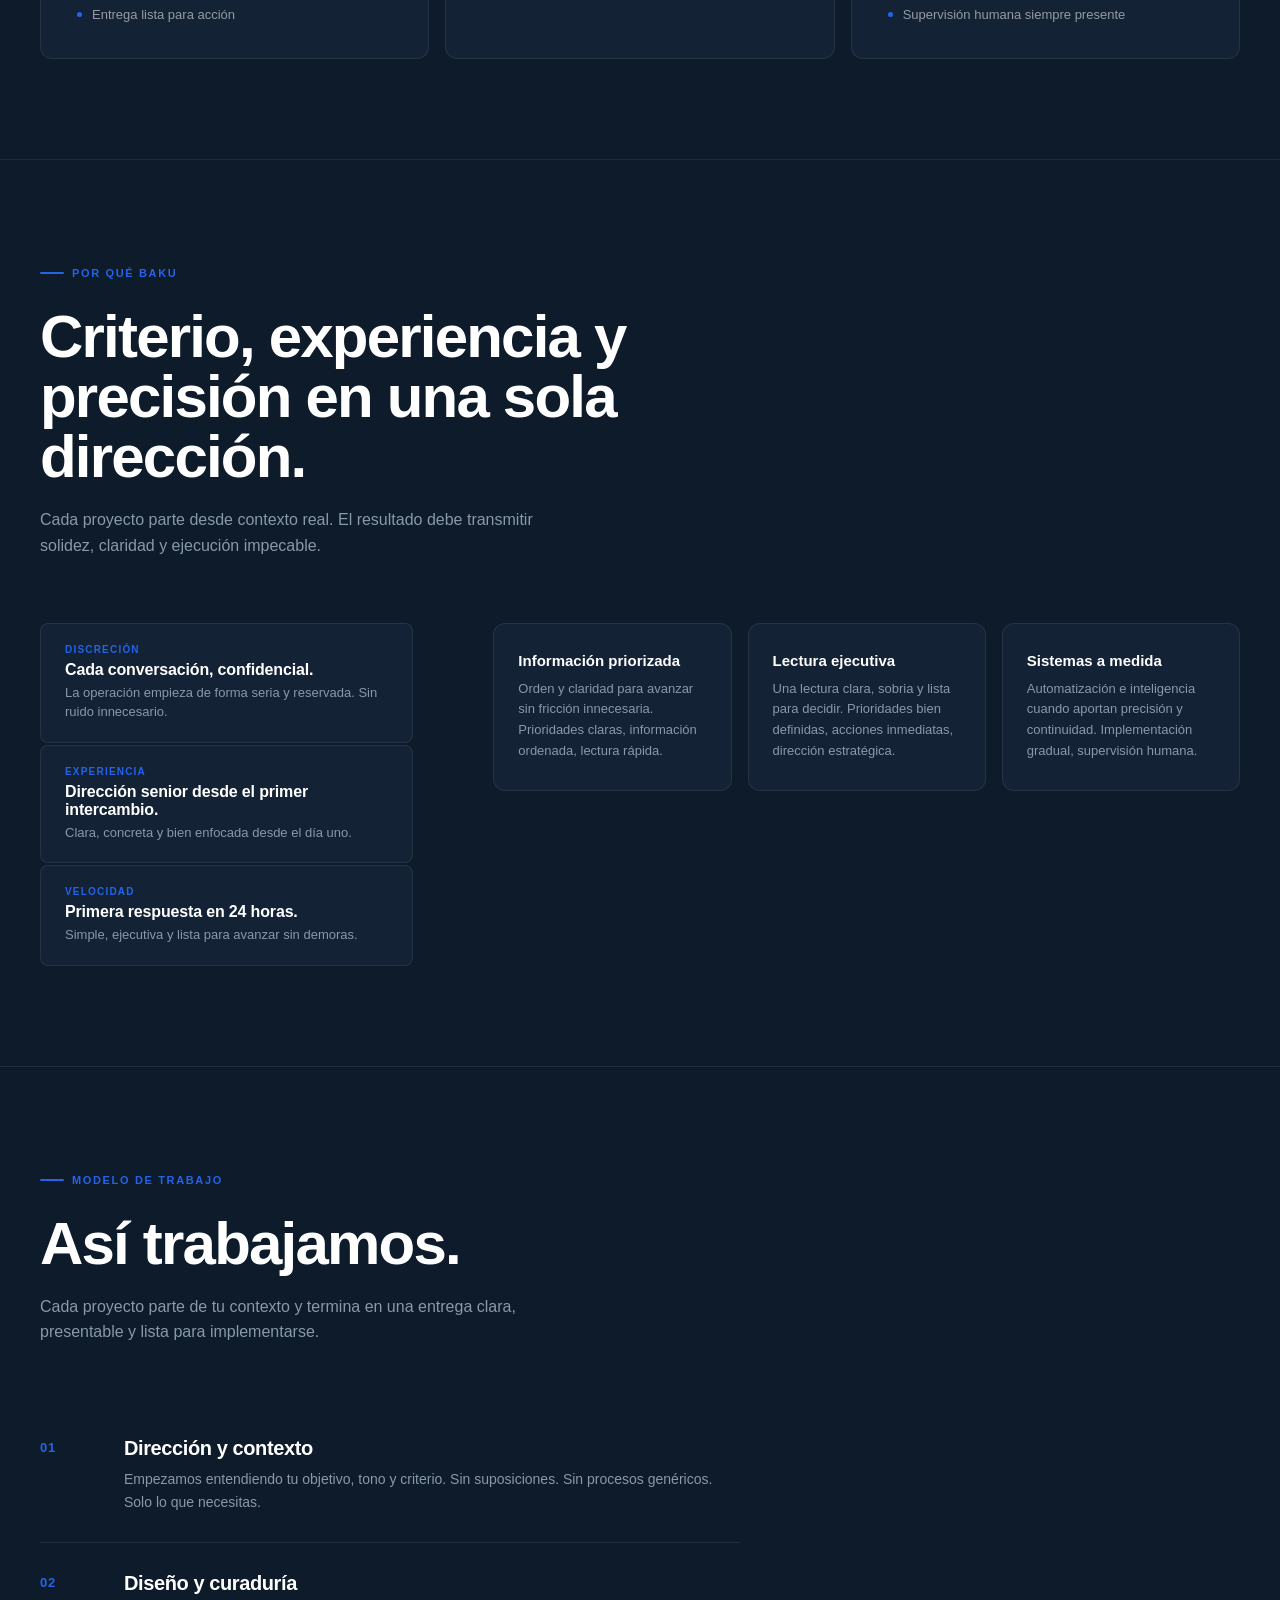
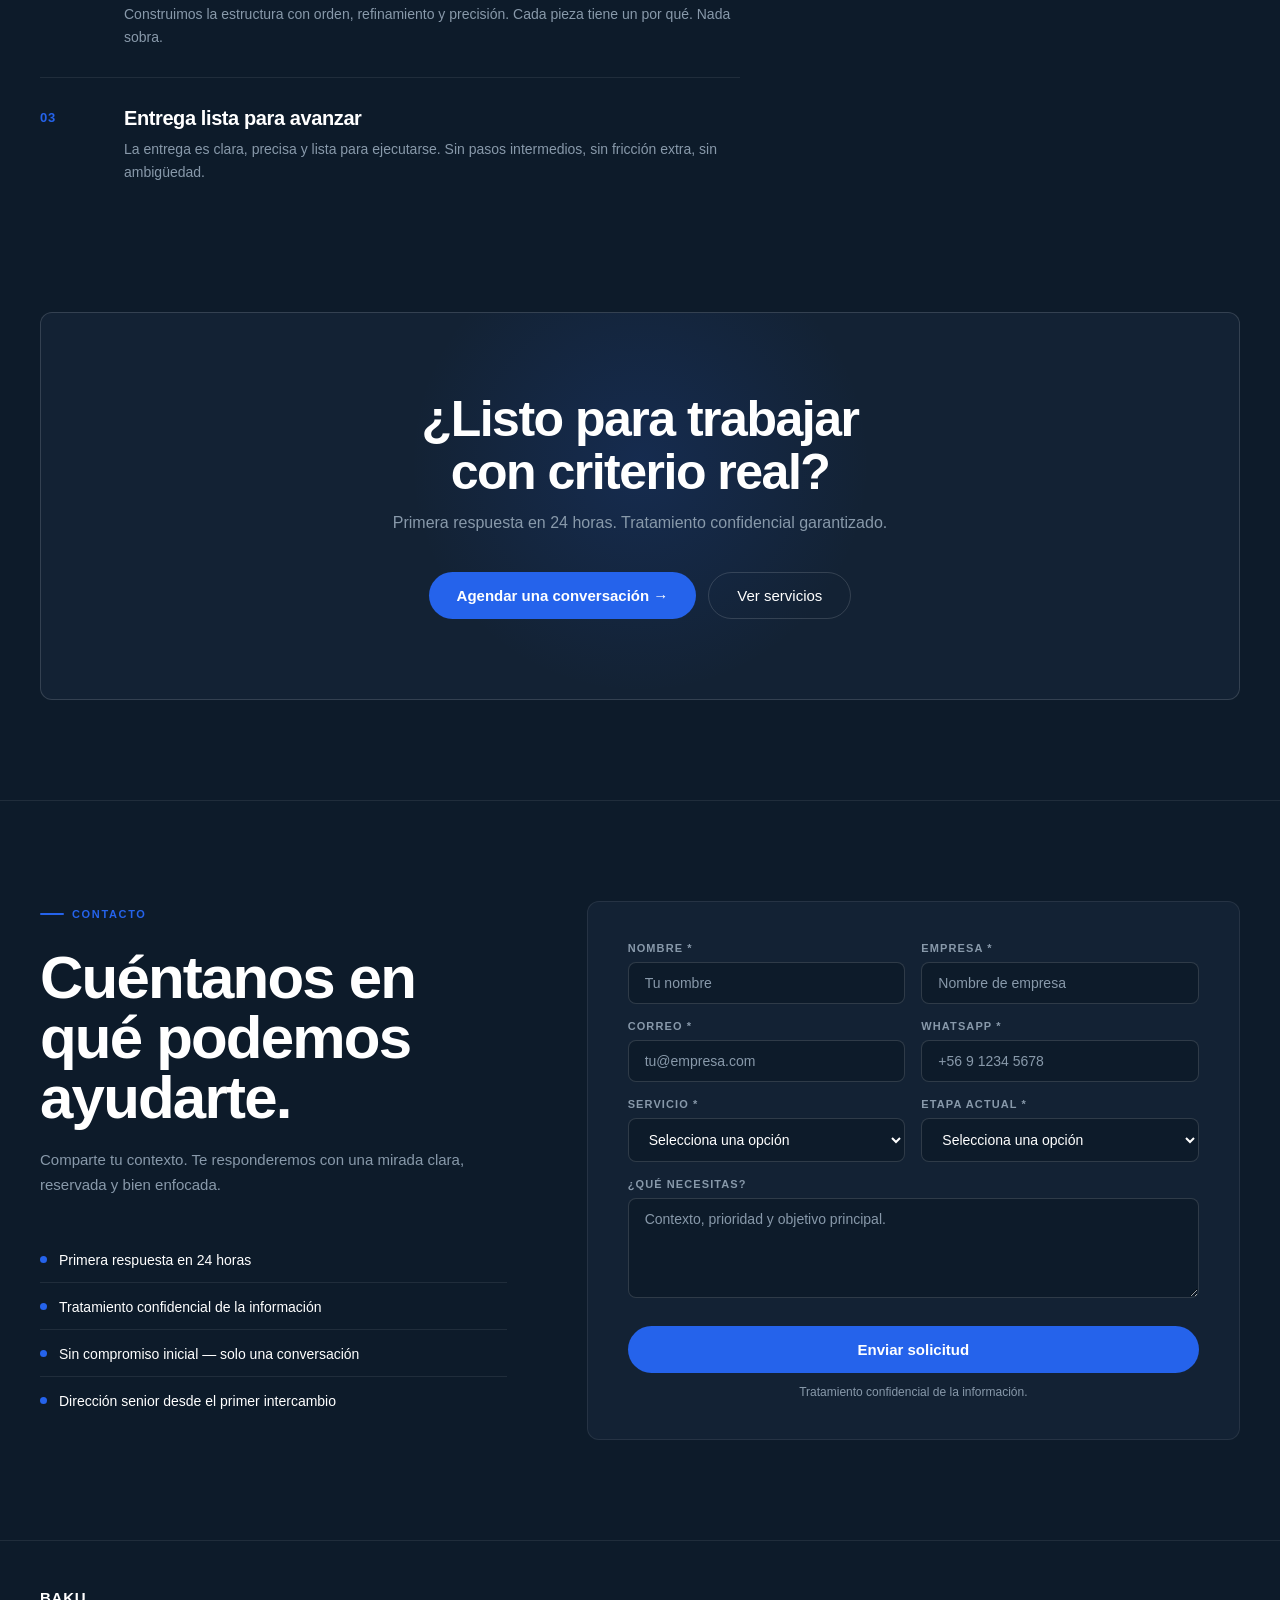
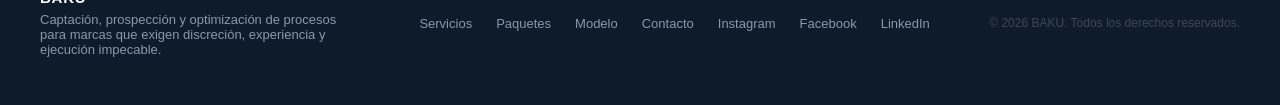
==== commit ab884fb5: "Add packages page and align design system across site" ====
--- a/index.html
+++ b/index.html
@@ -1042,8 +1042,9 @@
     <li><a href="/leads.html">Paquetes</a></li>
     <li><a href="#modelo">Modelo</a></li>
     <li><a href="#contacto">Contacto</a></li>
-    <li><a href="https://instagram.com" target="_blank" rel="noopener">Instagram</a></li>
-    <li><a href="https://linkedin.com" target="_blank" rel="noopener">LinkedIn</a></li>
+    <li><a href="https://www.instagram.com/agenciabaku/" target="_blank" rel="noopener noreferrer">Instagram</a></li>
+    <li><a href="https://www.facebook.com/profile.php?id=100081577189903&sk=directory_links" target="_blank" rel="noopener noreferrer">Facebook</a></li>
+    <li><a href="https://www.linkedin.com/company/agenciabaku" target="_blank" rel="noopener noreferrer">LinkedIn</a></li>
   </ul>
   <div class="footer-copy">© 2026 BAKU. Todos los derechos reservados.</div>
 </footer>
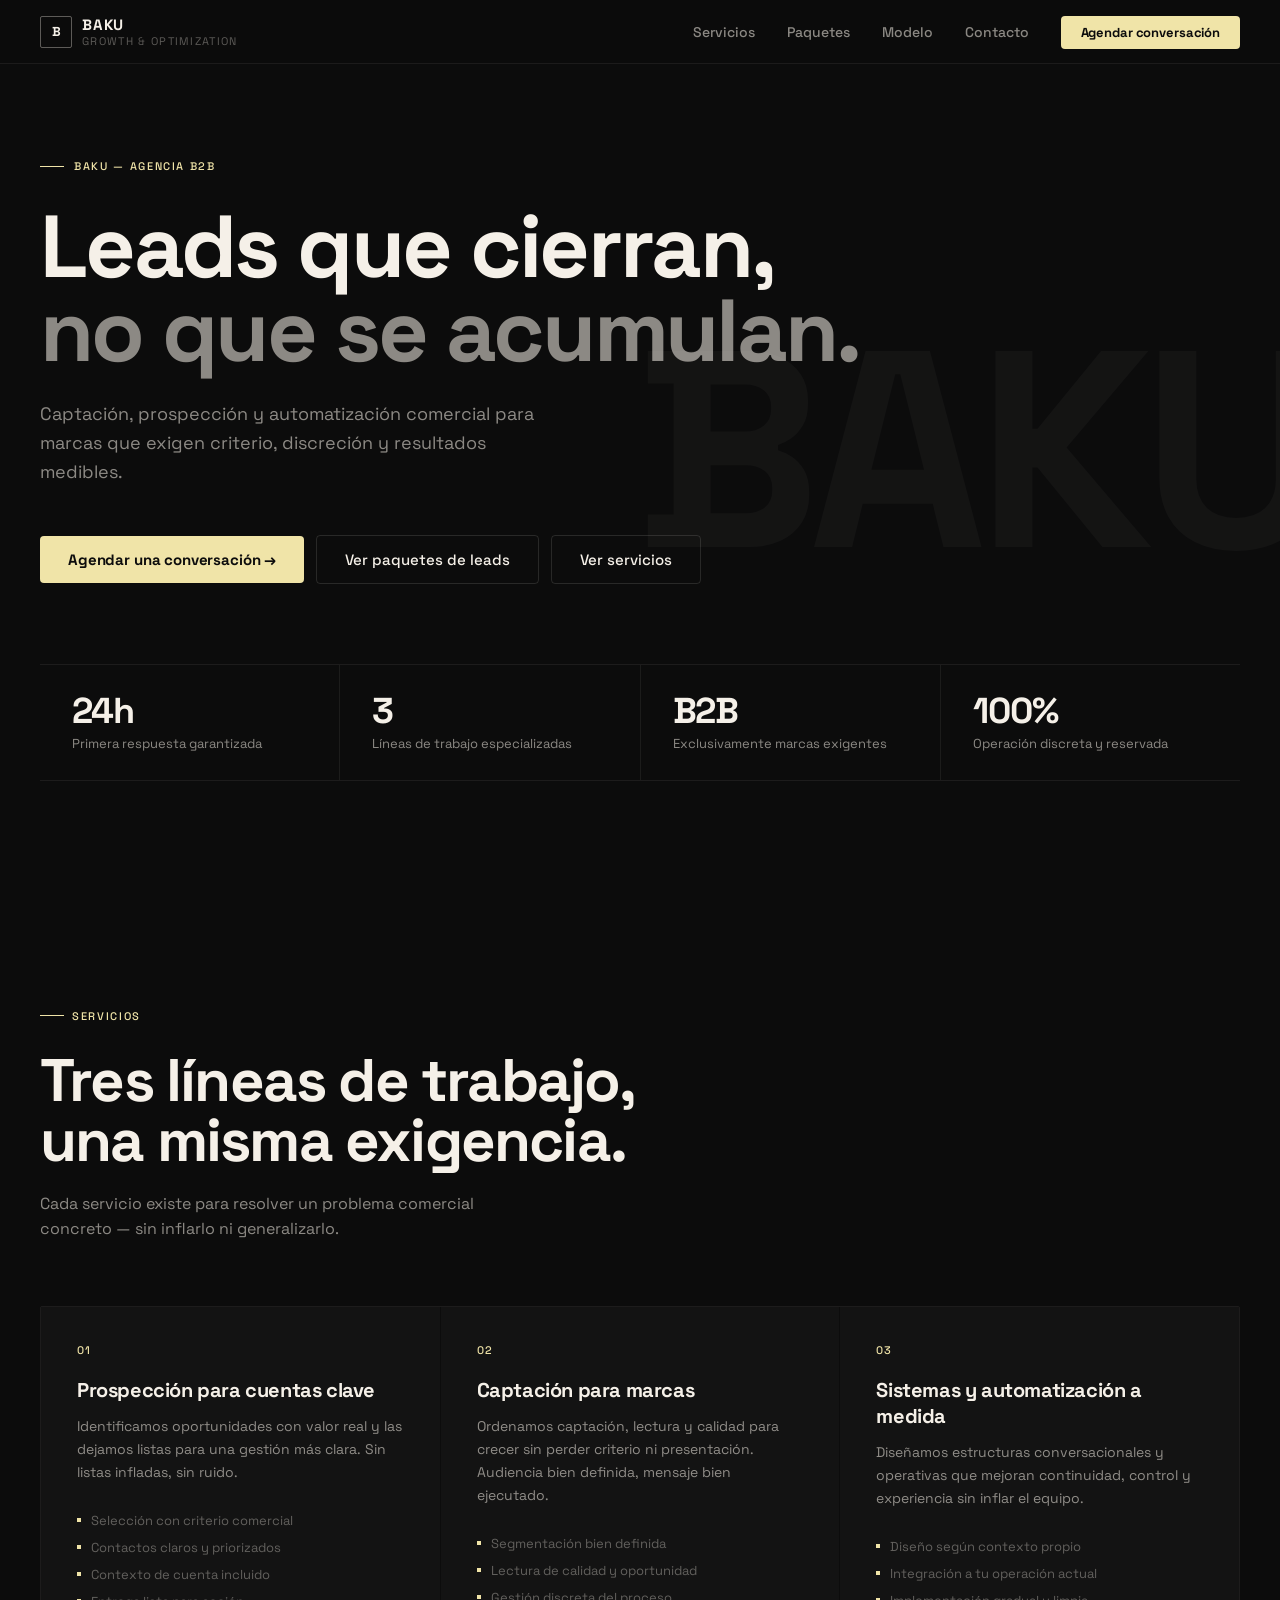
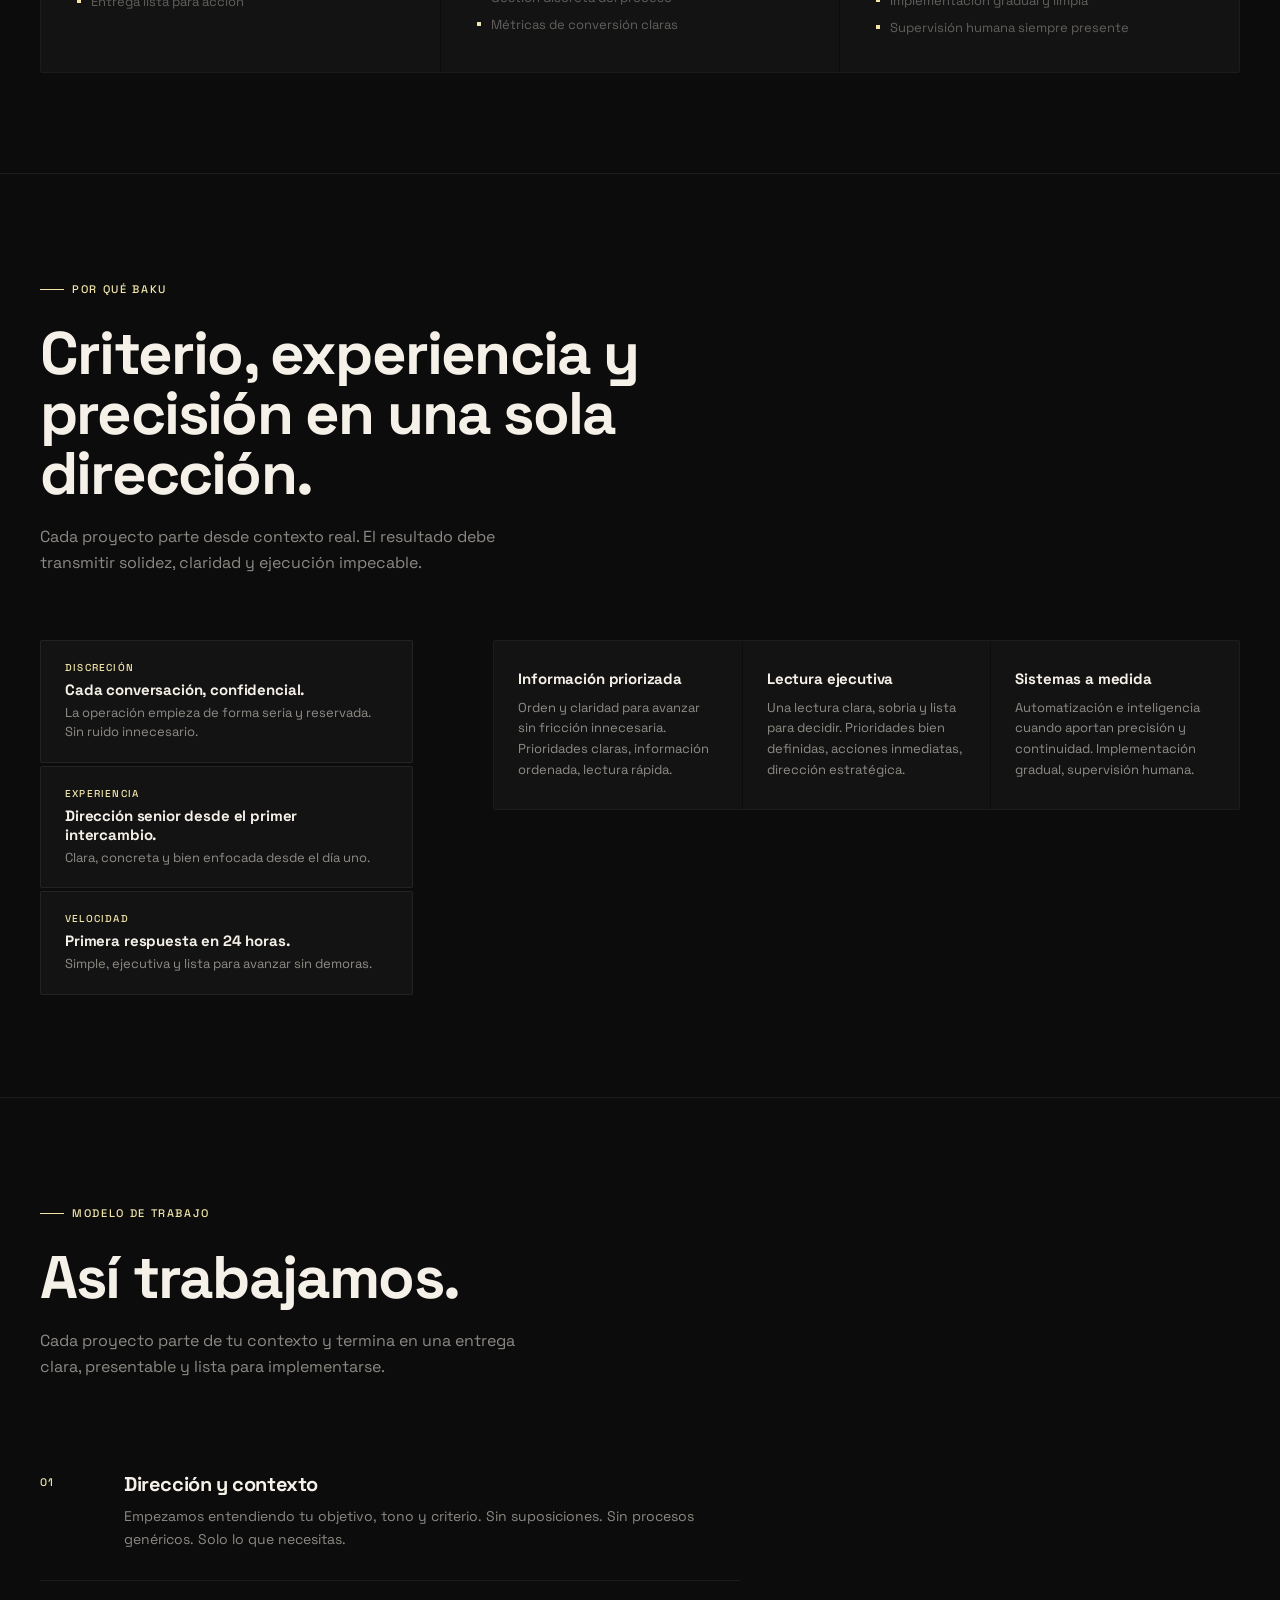
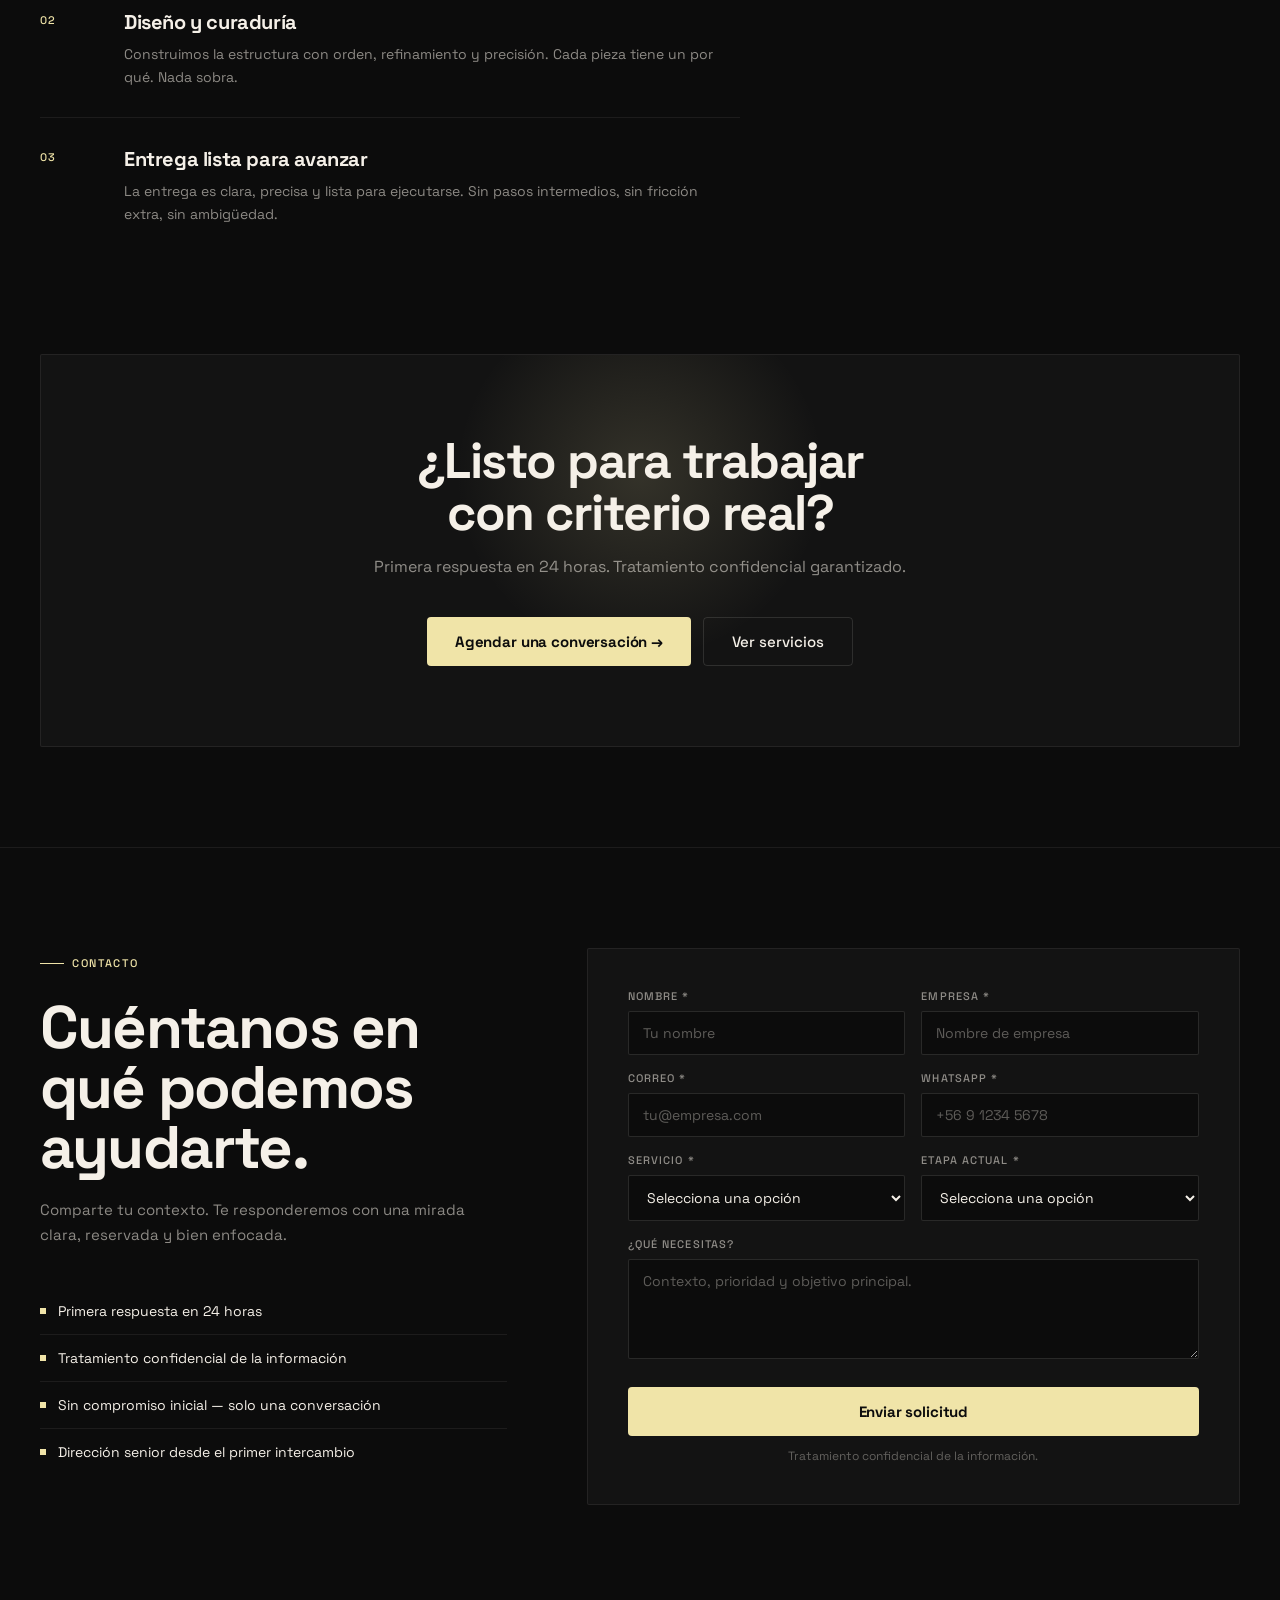
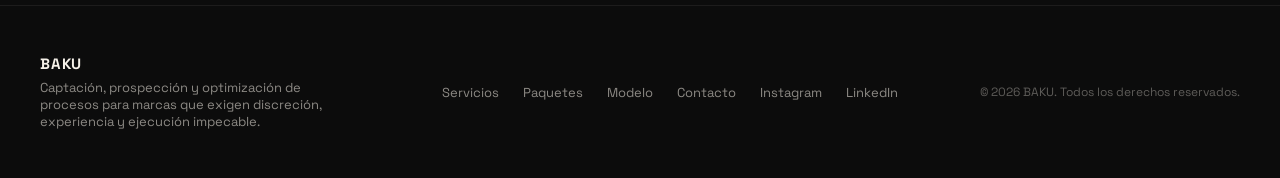
==== commit 597a23e6: "Rebrand landing: Space Grotesk, black bg, Butter Yellow accents, squared corners - Background #0D1B2" ====
--- a/index.html
+++ b/index.html
@@ -23,38 +23,36 @@
   <!-- Canonical -->
   <link rel="canonical" href="https://www.agenciabaku.com">
 
-  <!-- Fonts: Switzer from Fontshare -->
-  <link rel="preconnect" href="https://api.fontshare.com">
-  <link href="https://api.fontshare.com/v2/css?f[]=switzer@300,400,500,600,700,800,900&display=swap" rel="stylesheet">
+  <!-- Font: Space Grotesk -->
+  <link rel="preconnect" href="https://fonts.googleapis.com">
+  <link rel="preconnect" href="https://fonts.gstatic.com" crossorigin>
+  <link href="https://fonts.googleapis.com/css2?family=Space+Grotesk:wght@400;500;700&display=swap" rel="stylesheet">
 
   <style>
     *, *::before, *::after { box-sizing: border-box; margin: 0; padding: 0; }
 
     :root {
-      --midnight: #0D1B2A;
-      --midnight-light: #132234;
-      --midnight-lighter: #1A2D40;
-      --border: rgba(255,255,255,0.08);
-      --border-strong: rgba(255,255,255,0.14);
-      --white: #ffffff;
-      --off-white: #e8e8e8;
-      --muted: #8899AA;
-      --electric: #2563EB;
-      --electric-hover: #3B82F6;
-      --electric-glow: rgba(37,99,235,0.15);
-      --cream: #F5F0E8;
-      --cream-muted: rgba(245,240,232,0.12);
-      --radius: 12px;
-      --radius-sm: 8px;
-      --radius-pill: 100px;
+      --bg:           #0C0C0C;
+      --surface:      #131313;
+      --surface-2:    #1A1A1A;
+      --cream:        #F5F0E8;
+      --cream-55:     rgba(245,240,232,0.55);
+      --cream-35:     rgba(245,240,232,0.35);
+      --cream-12:     rgba(245,240,232,0.12);
+      --cream-07:     rgba(245,240,232,0.07);
+      --butter:       #F0E4A8;
+      --butter-dark:  #0C0C0C;
+      --butter-glow:  rgba(240,228,168,0.15);
+      --radius:       2px;
+      --radius-btn:   4px;
     }
 
     html { scroll-behavior: smooth; }
 
     body {
-      font-family: 'Switzer', -apple-system, BlinkMacSystemFont, sans-serif;
-      background: var(--midnight);
-      color: var(--white);
+      font-family: 'Space Grotesk', -apple-system, BlinkMacSystemFont, sans-serif;
+      background: var(--bg);
+      color: var(--cream);
       -webkit-font-smoothing: antialiased;
       overflow-x: hidden;
     }
@@ -69,10 +67,10 @@
       display: flex;
       align-items: center;
       justify-content: space-between;
-      background: rgba(13,27,42,0.88);
+      background: rgba(12,12,12,0.90);
       backdrop-filter: blur(20px);
       -webkit-backdrop-filter: blur(20px);
-      border-bottom: 1px solid var(--border);
+      border-bottom: 1px solid var(--cream-07);
     }
 
     .nav-logo {
@@ -84,27 +82,27 @@
 
     .nav-logo-mark {
       width: 32px; height: 32px;
-      border: 1.5px solid rgba(255,255,255,0.25);
-      border-radius: var(--radius-sm);
+      border: 1.5px solid var(--cream-35);
+      border-radius: var(--radius);
       display: flex;
       align-items: center;
       justify-content: center;
-      font-weight: 800;
+      font-weight: 700;
       font-size: 13px;
       letter-spacing: -0.5px;
-      color: var(--white);
+      color: var(--cream);
     }
 
     .nav-brand {
       font-weight: 700;
       font-size: 15px;
       letter-spacing: 0.05em;
-      color: var(--white);
+      color: var(--cream);
     }
 
     .nav-tagline {
       font-size: 11px;
-      color: var(--muted);
+      color: var(--cream-35);
       letter-spacing: 0.12em;
       text-transform: uppercase;
       font-weight: 400;
@@ -118,27 +116,28 @@
     }
 
     .nav-links a {
-      color: var(--muted);
+      color: var(--cream-55);
       text-decoration: none;
       font-size: 14px;
       font-weight: 500;
       transition: color 0.2s;
     }
 
-    .nav-links a:hover { color: var(--white); }
+    .nav-links a:hover { color: var(--cream); }
 
     .nav-cta {
-      background: var(--electric) !important;
-      color: var(--white) !important;
+      background: var(--butter) !important;
+      color: var(--butter-dark) !important;
       padding: 8px 20px;
-      border-radius: var(--radius-pill);
+      border-radius: var(--radius-btn);
       font-size: 13px !important;
-      font-weight: 600 !important;
+      font-weight: 700 !important;
       text-decoration: none;
-      transition: background 0.2s, transform 0.2s !important;
-    }
-
-    .nav-cta:hover { background: var(--electric-hover) !important; transform: translateY(-1px); }
+      letter-spacing: -0.01em;
+      transition: opacity 0.2s, transform 0.15s !important;
+    }
+
+    .nav-cta:hover { opacity: 0.88; transform: translateY(-1px); }
 
     /* HERO */
     .hero {
@@ -154,22 +153,23 @@
     .hero::before {
       content: 'BAKU';
       position: absolute;
-      top: 50%; right: -60px;
+      top: 50%; right: -40px;
       transform: translateY(-50%);
       font-size: 280px;
-      font-weight: 900;
-      color: var(--white);
-      opacity: 0.02;
+      font-weight: 700;
+      color: var(--cream);
+      opacity: 0.03;
       letter-spacing: -10px;
       line-height: 1;
       pointer-events: none;
+      font-family: 'Space Grotesk', sans-serif;
     }
 
     .hero-label {
       display: inline-flex;
       align-items: center;
-      gap: 8px;
-      color: var(--muted);
+      gap: 10px;
+      color: var(--butter);
       font-size: 11px;
       letter-spacing: 0.15em;
       text-transform: uppercase;
@@ -181,12 +181,12 @@
       content: '';
       width: 24px;
       height: 1px;
-      background: var(--electric);
+      background: var(--butter);
     }
 
     .hero-headline {
       font-size: clamp(42px, 7vw, 88px);
-      font-weight: 900;
+      font-weight: 700;
       line-height: 0.95;
       letter-spacing: -0.03em;
       max-width: 820px;
@@ -195,12 +195,12 @@
 
     .hero-headline em {
       font-style: normal;
-      color: var(--muted);
+      color: var(--cream-55);
     }
 
     .hero-sub {
       font-size: 18px;
-      color: var(--muted);
+      color: var(--cream-55);
       max-width: 520px;
       line-height: 1.6;
       margin-bottom: 48px;
@@ -216,65 +216,66 @@
     }
 
     .btn-primary {
-      background: var(--electric);
-      color: var(--white);
+      background: var(--butter);
+      color: var(--butter-dark);
       padding: 14px 28px;
-      border-radius: var(--radius-pill);
+      border-radius: var(--radius-btn);
       font-size: 15px;
-      font-weight: 600;
+      font-weight: 700;
       text-decoration: none;
-      transition: background 0.2s, transform 0.2s;
+      letter-spacing: -0.01em;
+      transition: opacity 0.2s, transform 0.15s;
       display: inline-flex;
       align-items: center;
       gap: 8px;
     }
 
-    .btn-primary:hover { background: var(--electric-hover); transform: translateY(-1px); }
+    .btn-primary:hover { opacity: 0.88; transform: translateY(-1px); }
 
     .btn-secondary {
       background: transparent;
-      color: var(--white);
+      color: var(--cream);
       padding: 14px 28px;
-      border-radius: var(--radius-pill);
+      border-radius: var(--radius-btn);
       font-size: 15px;
       font-weight: 500;
       text-decoration: none;
-      border: 1px solid var(--border-strong);
-      transition: border-color 0.2s, transform 0.2s;
+      border: 1px solid var(--cream-12);
+      transition: border-color 0.2s, transform 0.15s;
       display: inline-flex;
       align-items: center;
     }
 
-    .btn-secondary:hover { border-color: rgba(255,255,255,0.3); transform: translateY(-1px); }
+    .btn-secondary:hover { border-color: var(--cream-35); transform: translateY(-1px); }
 
     /* STATS STRIP */
     .stats-strip {
       display: flex;
       gap: 0;
-      border-top: 1px solid var(--border);
-      border-bottom: 1px solid var(--border);
+      border-top: 1px solid var(--cream-07);
+      border-bottom: 1px solid var(--cream-07);
     }
 
     .stat-item {
       flex: 1;
       padding: 28px 32px;
-      border-right: 1px solid var(--border);
+      border-right: 1px solid var(--cream-07);
     }
 
     .stat-item:last-child { border-right: none; }
 
     .stat-number {
       font-size: 36px;
-      font-weight: 800;
+      font-weight: 700;
       letter-spacing: -0.03em;
       line-height: 1;
       margin-bottom: 6px;
-      color: var(--white);
+      color: var(--cream);
     }
 
     .stat-label {
       font-size: 13px;
-      color: var(--muted);
+      color: var(--cream-55);
       font-weight: 400;
     }
 
@@ -287,25 +288,24 @@
       display: inline-flex;
       align-items: center;
       gap: 8px;
-      color: var(--electric);
+      color: var(--butter);
       font-size: 11px;
       letter-spacing: 0.15em;
       text-transform: uppercase;
-      font-weight: 600;
+      font-weight: 500;
       margin-bottom: 28px;
     }
 
     .section-label::before {
       content: '';
       width: 24px;
-      height: 2px;
-      background: var(--electric);
-      border-radius: 1px;
+      height: 1px;
+      background: var(--butter);
     }
 
     .section-headline {
       font-size: clamp(32px, 5vw, 60px);
-      font-weight: 800;
+      font-weight: 700;
       letter-spacing: -0.03em;
       line-height: 1.0;
       max-width: 700px;
@@ -314,7 +314,7 @@
 
     .section-sub {
       font-size: 16px;
-      color: var(--muted);
+      color: var(--cream-55);
       max-width: 500px;
       line-height: 1.6;
       margin-bottom: 64px;
@@ -324,34 +324,33 @@
     .services-grid {
       display: grid;
       grid-template-columns: repeat(3, 1fr);
-      gap: 16px;
+      gap: 1px;
+      border: 1px solid var(--cream-07);
+      border-radius: var(--radius);
+      overflow: hidden;
     }
 
     .service-card {
-      background: var(--midnight-light);
-      border: 1px solid var(--border);
-      border-radius: var(--radius);
+      background: var(--surface);
       padding: 36px;
-      transition: background 0.2s, border-color 0.2s;
+      transition: background 0.2s;
       position: relative;
-      overflow: hidden;
     }
 
     .service-card:hover {
-      background: var(--midnight-lighter);
-      border-color: var(--border-strong);
+      background: var(--surface-2);
     }
 
     .service-card-num {
       font-size: 11px;
-      color: var(--electric);
+      color: var(--butter);
       letter-spacing: 0.1em;
-      font-weight: 600;
+      font-weight: 500;
       margin-bottom: 20px;
     }
 
     .service-card-title {
-      font-size: 22px;
+      font-size: 20px;
       font-weight: 700;
       letter-spacing: -0.02em;
       margin-bottom: 12px;
@@ -359,7 +358,7 @@
 
     .service-card-desc {
       font-size: 14px;
-      color: var(--muted);
+      color: var(--cream-55);
       line-height: 1.65;
       margin-bottom: 28px;
     }
@@ -373,7 +372,7 @@
 
     .service-card-list li {
       font-size: 13px;
-      color: rgba(255,255,255,0.55);
+      color: var(--cream-35);
       display: flex;
       align-items: flex-start;
       gap: 10px;
@@ -381,17 +380,16 @@
 
     .service-card-list li::before {
       content: '';
-      width: 5px;
-      height: 5px;
-      background: var(--electric);
-      border-radius: 50%;
+      width: 4px;
+      height: 4px;
+      background: var(--butter);
       flex-shrink: 0;
-      margin-top: 5px;
+      margin-top: 6px;
     }
 
     /* PROOF */
     .proof-section {
-      border-top: 1px solid var(--border);
+      border-top: 1px solid var(--cream-07);
     }
 
     .proof-grid {
@@ -404,30 +402,31 @@
     .proof-pillars {
       display: flex;
       flex-direction: column;
-      gap: 2px;
+      gap: 1px;
     }
 
     .pillar-card {
-      background: var(--midnight-light);
-      border: 1px solid var(--border);
-      border-radius: var(--radius-sm);
+      background: var(--surface);
+      border: 1px solid var(--cream-07);
+      border-radius: var(--radius);
       padding: 20px 24px;
       transition: background 0.2s;
-    }
-
-    .pillar-card:hover { background: var(--midnight-lighter); }
+      margin-bottom: 2px;
+    }
+
+    .pillar-card:hover { background: var(--surface-2); }
 
     .pillar-label {
       font-size: 10px;
       text-transform: uppercase;
       letter-spacing: 0.12em;
-      color: var(--electric);
-      font-weight: 600;
+      color: var(--butter);
+      font-weight: 500;
       margin-bottom: 6px;
     }
 
     .pillar-title {
-      font-size: 16px;
+      font-size: 15px;
       font-weight: 700;
       letter-spacing: -0.01em;
       margin-bottom: 4px;
@@ -435,42 +434,43 @@
 
     .pillar-desc {
       font-size: 13px;
-      color: var(--muted);
+      color: var(--cream-55);
       line-height: 1.5;
     }
 
     .proof-right {
       display: grid;
       grid-template-columns: repeat(3, 1fr);
-      gap: 16px;
+      gap: 1px;
+      border: 1px solid var(--cream-07);
+      border-radius: var(--radius);
+      overflow: hidden;
     }
 
     .proof-card {
-      background: var(--midnight-light);
-      border: 1px solid var(--border);
-      border-radius: var(--radius);
+      background: var(--surface);
       padding: 28px 24px;
     }
 
     .proof-card-title {
       font-size: 15px;
       font-weight: 700;
+      letter-spacing: -0.01em;
       margin-bottom: 10px;
     }
 
     .proof-card-desc {
       font-size: 13px;
-      color: var(--muted);
+      color: var(--cream-55);
       line-height: 1.6;
     }
 
     /* APPROACH */
-    .approach-section { border-top: 1px solid var(--border); }
+    .approach-section { border-top: 1px solid var(--cream-07); }
 
     .approach-steps {
       display: flex;
       flex-direction: column;
-      gap: 1px;
       max-width: 700px;
     }
 
@@ -480,17 +480,17 @@
       gap: 24px;
       align-items: flex-start;
       padding: 28px 0;
-      border-bottom: 1px solid var(--border);
+      border-bottom: 1px solid var(--cream-07);
     }
 
     .step-item:last-child { border-bottom: none; }
 
     .step-num {
-      font-size: 13px;
-      color: var(--electric);
-      font-weight: 600;
+      font-size: 11px;
+      color: var(--butter);
+      font-weight: 500;
       letter-spacing: 0.05em;
-      padding-top: 3px;
+      padding-top: 4px;
     }
 
     .step-title {
@@ -502,7 +502,7 @@
 
     .step-desc {
       font-size: 14px;
-      color: var(--muted);
+      color: var(--cream-55);
       line-height: 1.65;
     }
 
@@ -510,8 +510,8 @@
     .cta-banner {
       margin: 0 40px;
       border-radius: var(--radius);
-      background: var(--midnight-light);
-      border: 1px solid var(--border-strong);
+      background: var(--surface);
+      border: 1px solid var(--cream-07);
       padding: 80px;
       text-align: center;
       position: relative;
@@ -521,16 +521,16 @@
     .cta-banner::before {
       content: '';
       position: absolute;
-      top: -100px; left: 50%;
+      top: -80px; left: 50%;
       transform: translateX(-50%);
-      width: 500px; height: 500px;
-      background: radial-gradient(circle, var(--electric-glow) 0%, transparent 65%);
+      width: 400px; height: 400px;
+      background: radial-gradient(circle, var(--butter-glow) 0%, transparent 65%);
       pointer-events: none;
     }
 
     .cta-banner-headline {
       font-size: clamp(28px, 4vw, 50px);
-      font-weight: 800;
+      font-weight: 700;
       letter-spacing: -0.03em;
       line-height: 1.05;
       margin-bottom: 16px;
@@ -539,7 +539,7 @@
 
     .cta-banner-sub {
       font-size: 16px;
-      color: var(--muted);
+      color: var(--cream-55);
       margin-bottom: 40px;
       position: relative;
     }
@@ -554,7 +554,7 @@
 
     /* CONTACT */
     .contact-section {
-      border-top: 1px solid var(--border);
+      border-top: 1px solid var(--cream-07);
     }
 
     .contact-grid {
@@ -566,7 +566,7 @@
 
     .contact-left p {
       font-size: 15px;
-      color: var(--muted);
+      color: var(--cream-55);
       line-height: 1.65;
       margin-bottom: 40px;
     }
@@ -574,7 +574,6 @@
     .contact-promises {
       display: flex;
       flex-direction: column;
-      gap: 2px;
     }
 
     .promise-item {
@@ -582,22 +581,21 @@
       align-items: center;
       gap: 12px;
       padding: 14px 0;
-      border-bottom: 1px solid var(--border);
+      border-bottom: 1px solid var(--cream-07);
       font-size: 14px;
     }
 
     .promise-item:last-child { border-bottom: none; }
 
     .promise-dot {
-      width: 7px; height: 7px;
-      background: var(--electric);
-      border-radius: 50%;
+      width: 6px; height: 6px;
+      background: var(--butter);
       flex-shrink: 0;
     }
 
     .contact-form {
-      background: var(--midnight-light);
-      border: 1px solid var(--border);
+      background: var(--surface);
+      border: 1px solid var(--cream-07);
       border-radius: var(--radius);
       padding: 40px;
     }
@@ -621,76 +619,68 @@
       font-size: 11px;
       text-transform: uppercase;
       letter-spacing: 0.1em;
-      color: var(--muted);
-      font-weight: 600;
+      color: var(--cream-55);
+      font-weight: 500;
     }
 
     .form-input,
     .form-select,
     .form-textarea {
-      background: var(--midnight);
-      border: 1px solid var(--border-strong);
-      border-radius: var(--radius-sm);
-      padding: 12px 16px;
-      color: var(--white);
+      background: var(--bg);
+      border: 1px solid var(--cream-12);
+      border-radius: var(--radius);
+      padding: 12px 14px;
+      color: var(--cream);
       font-family: inherit;
       font-size: 14px;
       outline: none;
-      transition: border-color 0.2s;
+      transition: border-color 0.2s, box-shadow 0.2s;
       width: 100%;
     }
 
     .form-input:focus,
     .form-select:focus,
     .form-textarea:focus {
-      border-color: var(--electric);
-      box-shadow: 0 0 0 3px var(--electric-glow);
+      border-color: var(--butter);
+      box-shadow: 0 0 0 3px var(--butter-glow);
     }
 
     .form-input::placeholder,
-    .form-textarea::placeholder { color: var(--muted); }
+    .form-textarea::placeholder { color: var(--cream-35); }
 
     .form-select { cursor: pointer; }
-    .form-select option { background: var(--midnight-light); }
+    .form-select option { background: var(--surface); color: var(--cream); }
 
     .form-textarea { resize: vertical; min-height: 100px; }
 
     .form-submit {
       width: 100%;
-      background: var(--electric);
-      color: var(--white);
+      background: var(--butter);
+      color: var(--butter-dark);
       border: none;
       padding: 15px 24px;
-      border-radius: var(--radius-pill);
+      border-radius: var(--radius-btn);
       font-size: 15px;
-      font-weight: 600;
+      font-weight: 700;
+      letter-spacing: -0.01em;
       cursor: pointer;
       margin-top: 8px;
-      transition: background 0.2s;
+      transition: opacity 0.2s;
       font-family: inherit;
     }
 
-    .form-submit:hover { background: var(--electric-hover); }
+    .form-submit:hover { opacity: 0.88; }
 
     .form-note {
       font-size: 12px;
-      color: var(--muted);
+      color: var(--cream-35);
       text-align: center;
       margin-top: 12px;
     }
 
-    /* CREAM DETAIL: elegant divider */
-    .cream-divider {
-      width: 48px;
-      height: 2px;
-      background: var(--cream);
-      border-radius: 1px;
-      opacity: 0.5;
-    }
-
     /* FOOTER */
     footer {
-      border-top: 1px solid var(--border);
+      border-top: 1px solid var(--cream-07);
       padding: 48px 40px;
       display: flex;
       justify-content: space-between;
@@ -713,7 +703,7 @@
 
     .footer-desc {
       font-size: 13px;
-      color: var(--muted);
+      color: var(--cream-55);
       max-width: 320px;
     }
 
@@ -726,16 +716,16 @@
 
     .footer-links a {
       font-size: 13px;
-      color: var(--muted);
+      color: var(--cream-55);
       text-decoration: none;
       transition: color 0.2s;
     }
 
-    .footer-links a:hover { color: var(--electric); }
+    .footer-links a:hover { color: var(--butter); }
 
     .footer-copy {
       font-size: 12px;
-      color: rgba(255,255,255,0.2);
+      color: var(--cream-35);
     }
 
     /* MOBILE */
@@ -744,7 +734,7 @@
       .nav-links { display: none; }
       .hero { padding: 100px 24px 60px; }
       .stats-strip { flex-wrap: wrap; }
-      .stat-item { min-width: 50%; border-right: none; border-bottom: 1px solid var(--border); }
+      .stat-item { min-width: 50%; border-right: none; border-bottom: 1px solid var(--cream-07); }
       section { padding: 72px 24px; }
       .services-grid { grid-template-columns: 1fr; }
       .proof-grid { grid-template-columns: 1fr; gap: 48px; }
@@ -1042,9 +1032,8 @@
     <li><a href="/leads.html">Paquetes</a></li>
     <li><a href="#modelo">Modelo</a></li>
     <li><a href="#contacto">Contacto</a></li>
-    <li><a href="https://www.instagram.com/agenciabaku/" target="_blank" rel="noopener noreferrer">Instagram</a></li>
-    <li><a href="https://www.facebook.com/profile.php?id=100081577189903&sk=directory_links" target="_blank" rel="noopener noreferrer">Facebook</a></li>
-    <li><a href="https://www.linkedin.com/company/agenciabaku" target="_blank" rel="noopener noreferrer">LinkedIn</a></li>
+    <li><a href="https://instagram.com" target="_blank" rel="noopener">Instagram</a></li>
+    <li><a href="https://linkedin.com" target="_blank" rel="noopener">LinkedIn</a></li>
   </ul>
   <div class="footer-copy">© 2026 BAKU. Todos los derechos reservados.</div>
 </footer>
@@ -1092,7 +1081,7 @@
       if (entry.isIntersecting) {
         const id = entry.target.id;
         navLinks.forEach(link => {
-          link.style.color = link.getAttribute('href') === `#${id}` ? '#ffffff' : '';
+          link.style.color = link.getAttribute('href') === `#${id}` ? 'var(--cream)' : '';
         });
       }
     });
